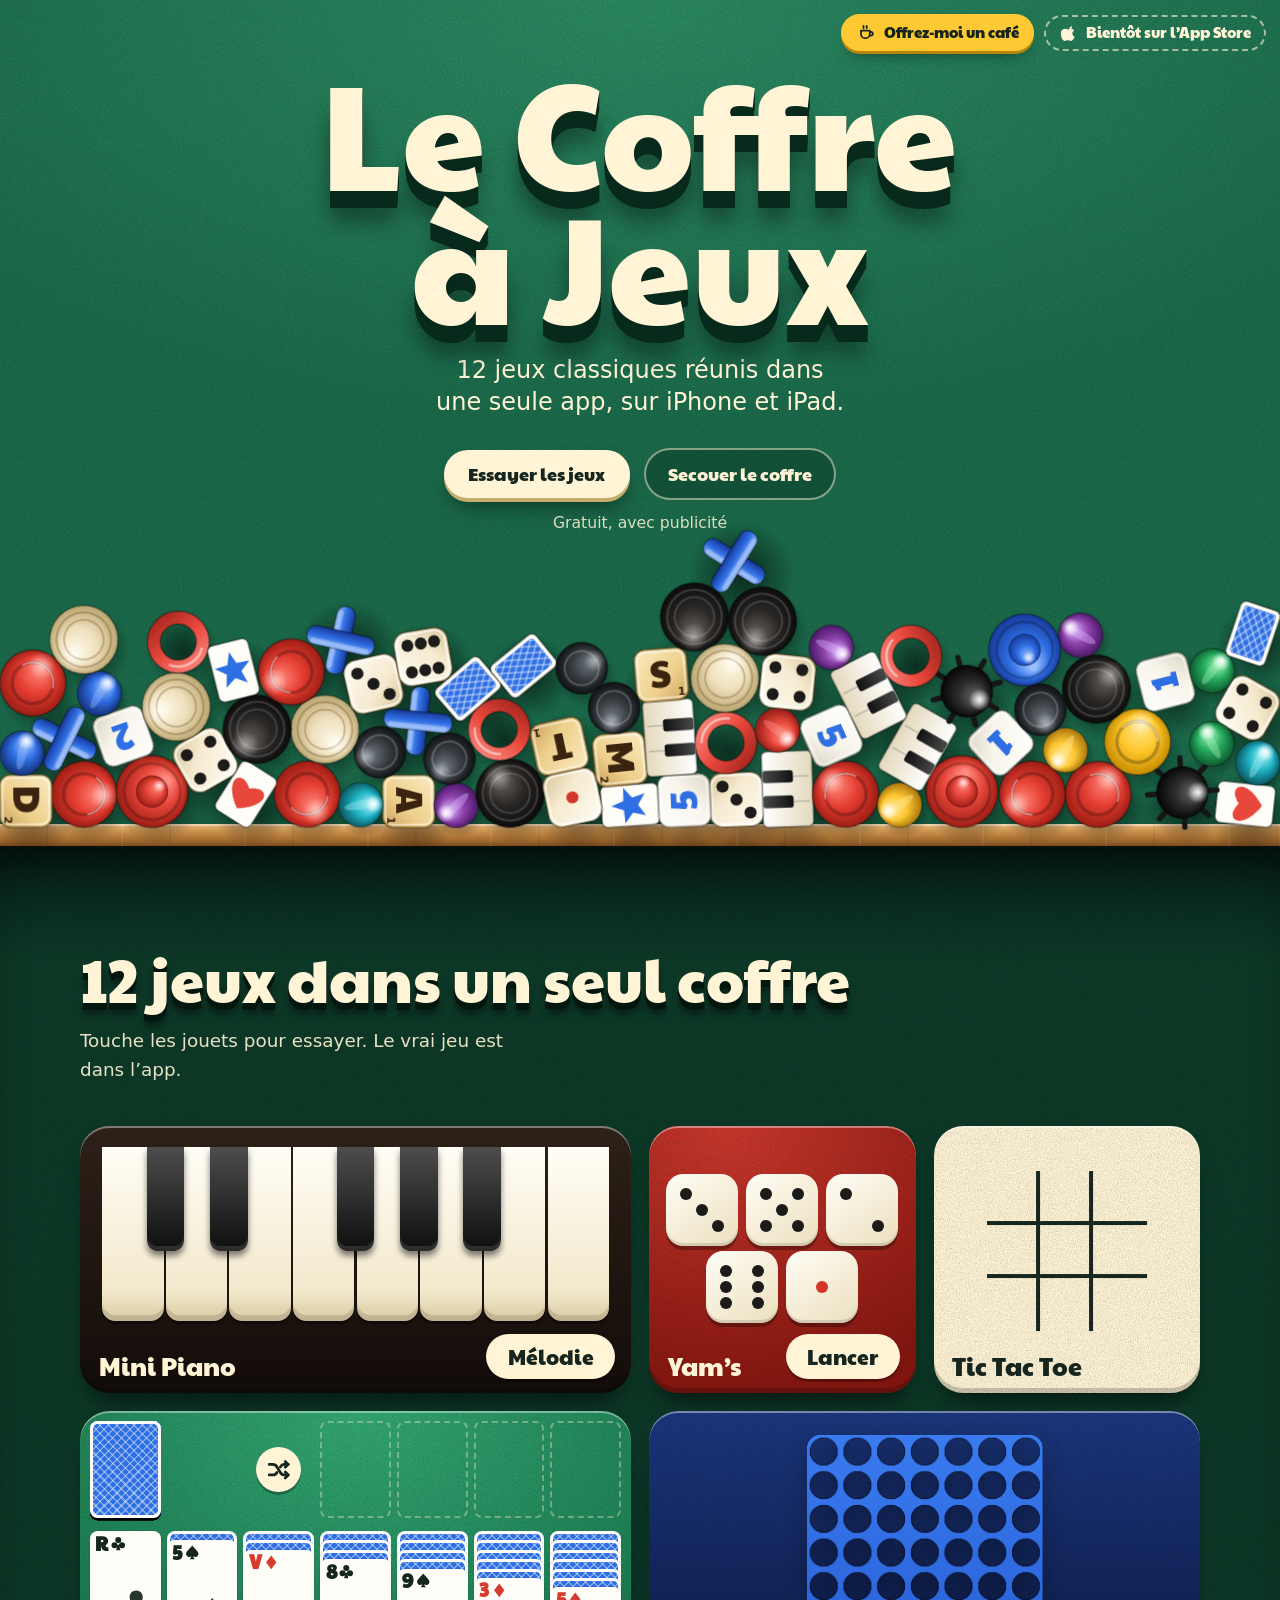
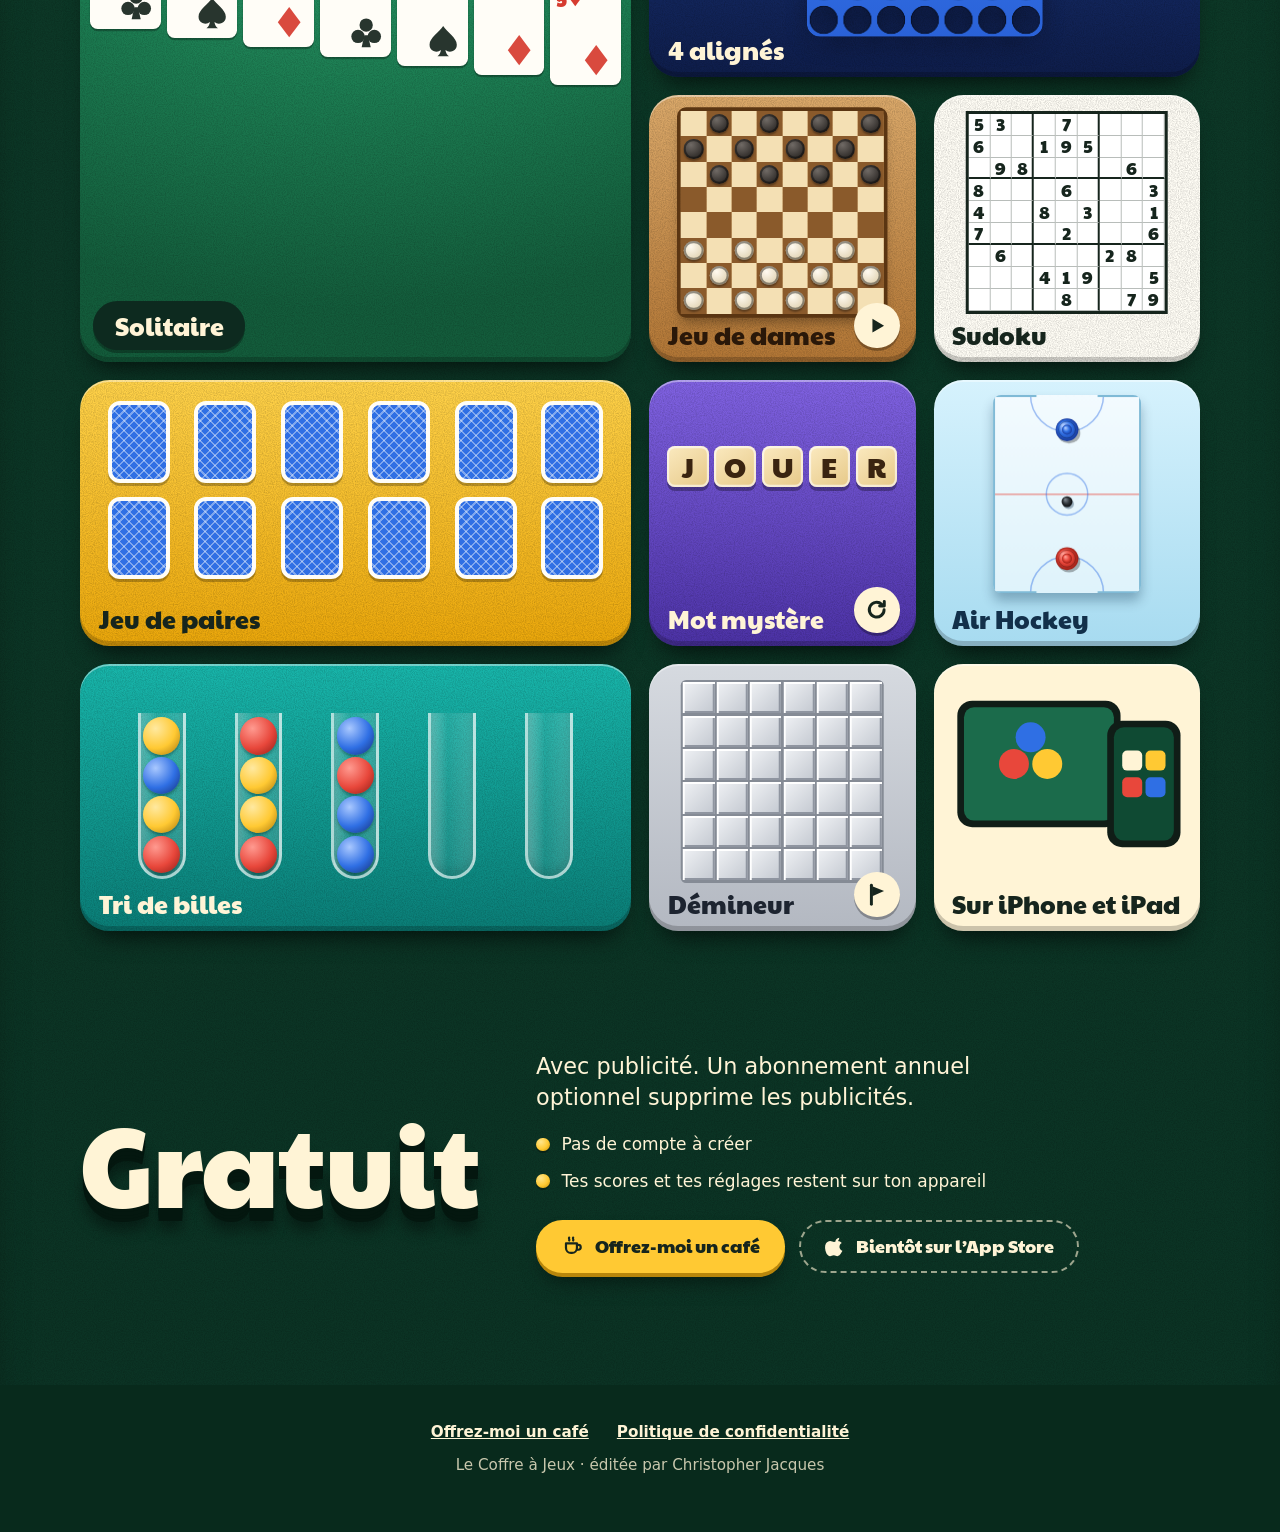
==== index.html @ a66dc5dc "Ajoute le solitaire (12e jeu) et corrige la bille levée du tri de billes Solitaire de cartes jouable" ====
<!DOCTYPE html>
<html lang="fr">
<head>
    <meta charset="utf-8">
    <meta name="viewport" content="width=device-width, initial-scale=1, viewport-fit=cover">
    <title>Le Coffre à Jeux</title>
    <meta name="description" content="Le Coffre à Jeux : 12 jeux classiques sur iPhone et iPad.">
    <meta name="theme-color" content="#1b6b4b">
    <meta property="og:type" content="website">
    <meta property="og:title" content="Le Coffre à Jeux">
    <meta property="og:description" content="12 jeux classiques réunis dans une seule app, sur iPhone et iPad.">
    <meta property="og:image" content="https://christopherjacquescj.github.io/og.jpg">
    <meta property="og:image:width" content="1200">
    <meta property="og:image:height" content="630">
    <meta name="twitter:card" content="summary_large_image">
    <link rel="icon" href="favicon.svg" type="image/svg+xml">
    <link rel="apple-touch-icon" href="apple-touch-icon.png">
    <link rel="preload" href="fonts/paytone-one-latin-400-normal.woff2" as="font" type="font/woff2" crossorigin>
    <link rel="stylesheet" href="style.css?v=5">
</head>
<body class="home">
    <header class="top">
        <a class="btn sm coffee" href="https://buymeacoffee.com/liquidweatherapp" target="_blank" rel="noopener" aria-label="Offrez-moi un café (Buy Me a Coffee, s’ouvre dans un nouvel onglet)"><svg viewBox="0 0 24 24" aria-hidden="true" focusable="false" fill="none" stroke="currentColor" stroke-width="2.2" stroke-linecap="round" stroke-linejoin="round"><path d="M5 9.5h11v4.5a5 5 0 0 1-5 5h-1a5 5 0 0 1-5-5V9.5z"/><path d="M16 11h1.4a2.4 2.4 0 0 1 0 4.8H16"/><path d="M8.2 3.6c-.9 1 .9 1.8 0 2.9M12.2 3.6c-.9 1 .9 1.8 0 2.9"/></svg><span class="long">Offrez-moi un café</span><span class="short" aria-hidden="true">Un café</span></a>
        <!-- À remplacer par <a class="btn sm store" href="LIEN APP STORE" target="_blank" rel="noopener">… Télécharger sur l’App Store</a> quand l’app sera publiée -->
        <span class="btn sm store soon"><svg viewBox="0 0 24 24" aria-hidden="true" focusable="false" fill="currentColor"><path d="M16.5 3c.1 1.2-.4 2.4-1.1 3.2-.8.9-1.9 1.5-3 1.4-.1-1.2.4-2.4 1.1-3.1.8-.9 2-1.4 3-1.5zM20 17.2c-.5 1.2-.8 1.7-1.5 2.7-1 1.4-2.3 3.1-4 3.1-1.5 0-1.9-1-3.9-1s-2.5 1-4 1c-1.7 0-2.9-1.6-3.9-3C.9 16.2.6 11.7 2.1 9.3 3.2 7.6 5 6.6 6.7 6.6c1.7 0 2.8 1 4.2 1 1.4 0 2.2-1 4.2-1 1.5 0 3.1.8 4.2 2.2-3.7 2-3.1 7.3.7 8.4z"/></svg><span class="long">Bientôt sur l’App Store</span><span class="short" aria-hidden="true">Bientôt</span></span>
    </header>
    <main>
        <section class="hero" aria-labelledby="titre">
            <div class="hero-copy">
                <h1 id="titre">Le Coffre<br>à Jeux</h1>
                <p class="lede">12 jeux classiques réunis dans une seule app, sur iPhone et iPad.</p>
                <p class="actions">
                    <a class="btn" href="#jeux">Essayer les jeux</a>
                    <button class="shake" type="button">Secouer le coffre</button>
                </p>
                <p class="tag">Gratuit, avec publicité</p>
            </div>
            <p class="hint" aria-hidden="true">Attrape les pièces !
                <svg viewBox="0 0 40 40" width="26" height="26" fill="none" stroke="currentColor" stroke-width="3.2" stroke-linecap="round" stroke-linejoin="round"><path d="M12 6c10 2 16 8 14 20"/><path d="M18 22l8 6 5-9"/></svg>
            </p>
            <canvas id="pile" aria-hidden="true"></canvas>
            <div class="plank" aria-hidden="true"></div>
        </section>

        <div class="inside">
            <section class="chest" id="jeux" aria-labelledby="t-jeux">
                <h2 id="t-jeux">12 jeux dans un seul coffre</h2>
                <p class="sub">Touche les jouets pour essayer. Le vrai jeu est dans l’app.</p>
                <div class="toys-wrap">
                    <div class="toys">
                        <article class="toy piano w2" aria-labelledby="n-piano"><h3 class="name" id="n-piano">Mini Piano</h3><div class="stage" data-toy="piano"></div></article>
                        <article class="toy yams" aria-labelledby="n-yams"><h3 class="name" id="n-yams">Yam’s</h3><div class="stage" data-toy="yams"></div></article>
                        <article class="toy ttt" aria-labelledby="n-ttt"><h3 class="name" id="n-ttt">Tic Tac Toe</h3><div class="stage" data-toy="ttt"></div></article>
                        <article class="toy sol" aria-labelledby="n-sol"><h3 class="name" id="n-sol">Solitaire</h3><div class="stage" data-toy="sol"></div></article>

                        <article class="toy c4 w2" aria-labelledby="n-c4"><h3 class="name" id="n-c4">4 alignés</h3><div class="stage" data-toy="c4"></div></article>
                        <article class="toy dames" aria-labelledby="n-dames"><h3 class="name" id="n-dames">Jeu de dames</h3><div class="stage" data-toy="dames"></div></article>
                        <article class="toy sudoku" aria-labelledby="n-sudoku"><h3 class="name" id="n-sudoku">Sudoku</h3><div class="stage" data-toy="sudoku"></div></article>

                        <article class="toy paires w2" aria-labelledby="n-paires"><h3 class="name" id="n-paires">Jeu de paires</h3><div class="stage" data-toy="paires"></div></article>
                        <article class="toy mot" aria-labelledby="n-mot"><h3 class="name" id="n-mot">Mot mystère</h3><div class="stage" data-toy="mot"></div></article>
                        <article class="toy hockey" aria-labelledby="n-hockey"><h3 class="name" id="n-hockey">Air Hockey</h3><div class="stage" data-toy="hockey"></div></article>

                        <article class="toy billes w2" aria-labelledby="n-billes"><h3 class="name" id="n-billes">Tri de billes</h3><div class="stage" data-toy="billes"></div></article>
                        <article class="toy mines" aria-labelledby="n-mines"><h3 class="name" id="n-mines">Démineur</h3><div class="stage" data-toy="mines"></div></article>
                        <article class="toy get" aria-labelledby="n-get">
                            <div class="stage">
                                <svg viewBox="0 0 160 120" role="img" aria-label="Un iPhone et un iPad">
                                    <rect x="14" y="22" width="98" height="76" rx="9" fill="#101d17"/>
                                    <rect x="18" y="26" width="90" height="68" rx="6" fill="#1b6b4b"/>
                                    <circle cx="48" cy="60" r="9" fill="#e8473b"/><circle cx="68" cy="60" r="9" fill="#ffc933"/><circle cx="58" cy="44" r="9" fill="#2f6fe4"/>
                                    <rect x="104" y="34" width="44" height="76" rx="9" fill="#101d17"/>
                                    <rect x="108" y="38" width="36" height="68" rx="6" fill="#0f4a33"/>
                                    <rect x="113" y="52" width="12" height="12" rx="3" fill="#fff4d6"/><rect x="127" y="52" width="12" height="12" rx="3" fill="#ffc933"/>
                                    <rect x="113" y="68" width="12" height="12" rx="3" fill="#e8473b"/><rect x="127" y="68" width="12" height="12" rx="3" fill="#2f6fe4"/>
                                </svg>
                            </div>
                            <h3 class="name" id="n-get">Sur iPhone et iPad</h3>
                        </article>
                    </div>
                </div>
            </section>

            <section class="free" aria-labelledby="t-free">
                <h2 id="t-free">Gratuit</h2>
                <div class="free-text">
                    <p>Avec publicité. Un abonnement annuel optionnel supprime les publicités.</p>
                    <ul class="facts">
                        <li>Pas de compte à créer</li>
                        <li>Tes scores et tes réglages restent sur ton appareil</li>
                    </ul>
                    <div class="cta">
                        <a class="btn coffee" href="https://buymeacoffee.com/liquidweatherapp" target="_blank" rel="noopener" aria-label="Offrez-moi un café (Buy Me a Coffee, s’ouvre dans un nouvel onglet)"><svg viewBox="0 0 24 24" aria-hidden="true" focusable="false" fill="none" stroke="currentColor" stroke-width="2.2" stroke-linecap="round" stroke-linejoin="round"><path d="M5 9.5h11v4.5a5 5 0 0 1-5 5h-1a5 5 0 0 1-5-5V9.5z"/><path d="M16 11h1.4a2.4 2.4 0 0 1 0 4.8H16"/><path d="M8.2 3.6c-.9 1 .9 1.8 0 2.9M12.2 3.6c-.9 1 .9 1.8 0 2.9"/></svg>Offrez-moi un café</a>
                        <!-- À remplacer par <a class="btn store" href="LIEN APP STORE" target="_blank" rel="noopener">Télécharger sur l’App Store</a> quand l’app sera publiée -->
                        <span class="btn store soon"><svg viewBox="0 0 24 24" aria-hidden="true" focusable="false" fill="currentColor"><path d="M16.5 3c.1 1.2-.4 2.4-1.1 3.2-.8.9-1.9 1.5-3 1.4-.1-1.2.4-2.4 1.1-3.1.8-.9 2-1.4 3-1.5zM20 17.2c-.5 1.2-.8 1.7-1.5 2.7-1 1.4-2.3 3.1-4 3.1-1.5 0-1.9-1-3.9-1s-2.5 1-4 1c-1.7 0-2.9-1.6-3.9-3C.9 16.2.6 11.7 2.1 9.3 3.2 7.6 5 6.6 6.7 6.6c1.7 0 2.8 1 4.2 1 1.4 0 2.2-1 4.2-1 1.5 0 3.1.8 4.2 2.2-3.7 2-3.1 7.3.7 8.4z"/></svg>Bientôt sur l’App Store</span>
                    </div>
                </div>
            </section>
        </div>
    </main>

    <footer class="foot">
        <p class="links">
            <a href="https://buymeacoffee.com/liquidweatherapp" target="_blank" rel="noopener">Offrez-moi un café</a>
            <a href="confidentialite.html">Politique de confidentialité</a>
        </p>
        <p>Le Coffre à Jeux · éditée par Christopher Jacques</p>
    </footer>

    <p id="live" class="sr" aria-live="polite"></p>
    <script src="vendor/matter.min.js" defer></script>
    <script src="js/scene.js?v=1" defer></script>
    <script src="js/toys.js?v=2" defer></script>
</body>
</html>
---- style.css ----
/* Le Coffre à Jeux — un tapis de jeu, des pièces, des jouets.
   La police et les scripts sont hébergés ici : aucune requête vers un site tiers. */

@font-face {
    font-family: "Paytone One";
    src: url(fonts/paytone-one-latin-400-normal.woff2) format("woff2");
    font-weight: 400; font-style: normal; font-display: swap;
}
@property --cell { syntax: "<length>"; inherits: true; initial-value: 160px; }

:root {
    color-scheme: light dark;
    --felt: #1b6b4b; --felt-hi: #2b8a62; --felt-deep: #0d3a28; --felt-edge: #082a1c;
    --paper: #fff4d6; --ink: #16251d;
    --red: #e8473b; --yellow: #ffc933; --blue: #2f6fe4;
    --display: "Paytone One", "Arial Rounded MT Bold", "Trebuchet MS", system-ui, sans-serif;
    --text: system-ui, -apple-system, "Segoe UI", Roboto, "Helvetica Neue", Arial, sans-serif;
    --grain: url("data:image/svg+xml,%3Csvg xmlns='http://www.w3.org/2000/svg' width='220' height='220'%3E%3Cfilter id='n'%3E%3CfeTurbulence type='fractalNoise' baseFrequency='.9' numOctaves='3' seed='4'/%3E%3CfeColorMatrix values='0 0 0 0 0 0 0 0 0 0 0 0 0 0 0 0 0 0 .3 -.1'/%3E%3C/filter%3E%3Crect width='220' height='220' filter='url(%23n)'/%3E%3C/svg%3E");
}
* { box-sizing: border-box; }
html { background: var(--felt-edge); -webkit-text-size-adjust: 100%; scroll-behavior: smooth; }
body {
    margin: 0; font: 400 1.0625rem/1.55 var(--text); color: var(--paper);
    background: var(--grain), radial-gradient(90% 560px at 50% 0, var(--felt-hi), transparent 75%), var(--felt);
}
a { color: inherit; }
img, svg, canvas { display: block; max-width: 100%; }
button { font: inherit; color: inherit; }
.sr { position: absolute; width: 1px; height: 1px; overflow: hidden; clip: rect(0 0 0 0); white-space: nowrap; }
:focus-visible { outline: 3px solid var(--yellow); outline-offset: 3px; border-radius: 8px; }
.toy :focus-visible { outline: 3px solid var(--blue); outline-offset: 2px; box-shadow: 0 0 0 2px #fff; border-radius: 6px; z-index: 4; }

/* ---------- barre du haut : café et App Store, en haut à droite ---------- */
.top {
    position: absolute; z-index: 6; top: 0; left: 0; right: 0;
    display: flex; justify-content: flex-end; align-items: center; gap: 10px;
    padding: max(14px, env(safe-area-inset-top)) max(14px, env(safe-area-inset-right)) 0 14px; pointer-events: none;
}
.top > * { pointer-events: auto; }
.btn.sm { --py: .62em; --px: 1.05em; font-size: .92rem; white-space: nowrap; }
.btn.sm.coffee { box-shadow: 0 3px 0 #b8860b, 0 10px 16px -8px rgba(0, 0, 0, .5); }
.btn.sm.coffee:hover { box-shadow: 0 5px 0 #b8860b, 0 14px 20px -8px rgba(0, 0, 0, .5); }
.btn.sm.coffee:active { box-shadow: 0 1px 0 #b8860b, 0 5px 10px -6px rgba(0, 0, 0, .5); }
.top .short { display: none; }
@media (max-width: 640px) { .top .coffee .long { position: absolute; width: 1px; height: 1px; overflow: hidden; clip: rect(0 0 0 0); white-space: nowrap; } .top .coffee .short { display: inline; } }
@media (max-width: 440px) { .top .store .long { position: absolute; width: 1px; height: 1px; overflow: hidden; clip: rect(0 0 0 0); white-space: nowrap; } .top .store .short { display: inline; } }

/* ---------- le haut : le tapis et les pièces ---------- */
.hero {
    position: relative; isolation: isolate; overflow: hidden;
    min-height: min(94svh, 860px);
    display: flex; flex-direction: column; align-items: center;
    padding: clamp(56px, 7vh, 72px) 20px clamp(170px, 26vh, 300px);
    -webkit-user-select: none; user-select: none; -webkit-touch-callout: none;
}
.hero-copy { position: relative; z-index: 2; text-align: center; max-width: 980px; }
.hero h1 {
    margin: 0; font: 400 clamp(3.4rem, min(15.5vw, 16.5vh), 9.4rem)/.9 var(--display); letter-spacing: .005em; color: var(--paper);
    text-shadow:
        0 .014em 0 var(--felt-edge), 0 .028em 0 var(--felt-edge), 0 .042em 0 var(--felt-edge), 0 .056em 0 var(--felt-edge),
        0 .07em 0 var(--felt-edge), 0 .084em 0 var(--felt-edge), 0 .098em 0 var(--felt-edge), 0 .112em 0 var(--felt-edge),
        0 .2em .14em rgba(0, 0, 0, .4);
    animation: land .9s cubic-bezier(.2, .9, .3, 1.15) .1s both;
}
@keyframes land { from { opacity: 0; transform: translateY(-.14em) scale(.97); } to { opacity: 1; transform: none; } }
.lede { margin: clamp(16px, 2.6vh, 26px) auto 0; max-width: 34ch; font-size: clamp(1.15rem, 2.6vw, 1.5rem); line-height: 1.35; text-wrap: balance; }
.actions { display: flex; flex-wrap: wrap; gap: 12px 14px; justify-content: center; align-items: center; margin: clamp(20px, 3.4vh, 30px) 0 0; }
.btn {
    display: inline-block; padding: var(--py, .78em) var(--px, 1.35em); border-radius: 999px; text-decoration: none;
    background: var(--paper); color: var(--ink); font: 400 1.15rem/1 var(--display);
    box-shadow: 0 4px 0 #c4ae6f, 0 14px 22px -8px rgba(0, 0, 0, .55);
    transition: transform .15s ease, box-shadow .15s ease;
}
.btn:hover { transform: translateY(-2px); box-shadow: 0 6px 0 #c4ae6f, 0 18px 26px -8px rgba(0, 0, 0, .55); }
.btn:active { transform: translateY(3px); box-shadow: 0 1px 0 #c4ae6f, 0 6px 12px -6px rgba(0, 0, 0, .55); }
.tag { margin: 14px 0 0; font-size: .98rem; line-height: 1.2; opacity: .85; }

#pile { position: absolute; inset: 0; width: 100%; height: 100%; z-index: 3; pointer-events: none; }
.hero.is-dragging { cursor: grabbing; }
.hint {
    position: absolute; left: 0; right: 0; bottom: calc(22px + var(--pile, 170px) + 12px); z-index: 2; margin: 0;
    display: flex; align-items: center; justify-content: center; gap: .4em;
    font: 400 clamp(1rem, 2.4vw, 1.3rem)/1 var(--display); color: rgba(255, 244, 214, .9);
    opacity: 0; transition: opacity .5s ease, bottom .4s ease; pointer-events: none;
}
.hint svg { flex: none; transform: rotate(8deg); }
.hint.is-on { opacity: 1; animation: nudge 2.2s ease-in-out infinite; }
.hint.is-gone { opacity: 0 !important; animation: none; }
.hero.no-hint-room .hint { display: none; }
@keyframes nudge { 50% { transform: translateY(-5px); } }
.shake {
    cursor: pointer; padding: .78em 1.2em; border-radius: 999px; border: 2px solid rgba(255, 244, 214, .5);
    background: rgba(8, 42, 28, .35); font: 400 1.15rem/1 var(--display); color: var(--paper);
    transition: transform .15s ease, background .15s ease, border-color .15s ease;
}
.shake:hover { background: rgba(8, 42, 28, .7); border-color: var(--paper); transform: rotate(-2deg); }
.shake:active { transform: translateY(2px); }
.plank {
    position: absolute; left: 0; right: 0; bottom: 0; height: 22px; z-index: 1;
    background:
        repeating-linear-gradient(90deg, transparent 0 46px, rgba(0, 0, 0, .06) 46px 48px, transparent 48px 121px, rgba(255, 255, 255, .07) 121px 123px),
        linear-gradient(#e8bb7c 0, #cd9450 32%, #a46c2e 72%, #7b4b20 100%);
    box-shadow: inset 0 2px 0 rgba(255, 255, 255, .4), 0 -18px 30px rgba(0, 0, 0, .22);
}

/* ---------- l'intérieur du coffre ---------- */
.inside {
    position: relative; z-index: 0;
    background: var(--grain), linear-gradient(#06231a 0, var(--felt-deep) 120px, #0b3324 100%);
    box-shadow: inset 0 40px 50px -28px rgba(0, 0, 0, .75);
    padding: clamp(48px, 8vw, 104px) 20px clamp(56px, 9vw, 112px);
}
.chest { max-width: 1120px; margin: 0 auto; }
.chest h2, .free h2 {
    margin: 0; font: 400 clamp(2.1rem, 6vw, 3.8rem)/1 var(--display); color: var(--paper); text-wrap: balance;
    text-shadow: 0 .03em 0 #04170f, 0 .06em 0 #04170f, 0 .09em 0 #04170f, 0 .12em 0 #04170f, 0 .2em .12em rgba(0, 0, 0, .4);
}
.sub { margin: 18px 0 clamp(26px, 4vw, 42px); max-width: 38ch; font-size: 1.15rem; opacity: .9; }

.toys-wrap { container-type: inline-size; }
.toys {
    --gap: 14px; --cell: calc((100cqw - var(--gap)) / 2);
    display: grid; gap: var(--gap); grid-template-columns: repeat(2, minmax(0, 1fr)); grid-auto-rows: var(--cell);
}
@media (min-width: 760px) {
    .toys { --gap: 18px; --cell: calc((100cqw - 3 * var(--gap)) / 4); grid-template-columns: repeat(4, minmax(0, 1fr)); }
}
.toy {
    --bg: #fff4d6; --on: #16251d;
    position: relative; isolation: isolate; overflow: hidden; border-radius: calc(var(--cell) * .11); background: var(--bg); color: var(--on);
    box-shadow: inset 0 2px 0 rgba(255, 255, 255, .4), inset 0 -5px 0 rgba(0, 0, 0, .2), 0 16px 24px -12px rgba(0, 0, 0, .7);
}
.toy.w2 { grid-column: span 2; }
.toy .stage { position: absolute; inset: 0; }
.toy .name {
    position: absolute; left: calc(var(--cell) * .07); bottom: calc(var(--cell) * .055); z-index: 3; margin: 0; pointer-events: none;
    font: 400 calc(var(--cell) * .095)/1 var(--display); color: var(--on);
}
.toy .stage:empty::after { content: ""; position: absolute; inset: 0; background: var(--grain); opacity: .5; }

/* ---------- jouets : éléments communs ---------- */
.toy { --u: var(--cell); }
.toy button { -webkit-tap-highlight-color: transparent; }
.chip {
    position: absolute; z-index: 4; left: calc(var(--u) * .05); bottom: calc(var(--u) * .045); margin: 0; pointer-events: none;
    padding: .42em .85em; border-radius: 999px; background: #0d2a1f; color: #fff4d6; box-shadow: 0 3px 0 rgba(0, 0, 0, .3);
    font: 400 calc(var(--u) * .085)/1 var(--display); opacity: 0; transform: translateY(6px); transition: opacity .25s ease, transform .25s ease;
}
.chip.on { opacity: 1; transform: none; }
.toy.say .name { opacity: 0; }
.mini {
    position: absolute; z-index: 4; right: calc(var(--u) * .06); bottom: calc(var(--u) * .05); cursor: pointer; border: 0;
    padding: .55em 1em; border-radius: 999px; background: var(--paper); color: var(--ink);
    font: 400 calc(var(--u) * .08)/1 var(--display); box-shadow: 0 3px 0 rgba(0, 0, 0, .28);
}
.mini:active { transform: translateY(2px); box-shadow: 0 1px 0 rgba(0, 0, 0, .28); }
.mini.ic { width: calc(var(--u) * .17); height: calc(var(--u) * .17); padding: 0; display: grid; place-items: center; border-radius: 50%; }
.mini.ic svg { width: 56%; height: 56%; }
@keyframes draw { to { stroke-dashoffset: 0; } }

/* ---------- Mini Piano ---------- */
.toy.piano { --bg: #1b1410; --on: #fff4d6; background: linear-gradient(#2d2118, #120c09); }
.piano .keys { position: absolute; left: 4%; right: 4%; top: 8%; bottom: 27%; display: flex; gap: calc(var(--u) * .008); touch-action: pan-y; }
.piano .k { border: 0; padding: 0; cursor: pointer; }
.piano .k.w {
    flex: 1; border-radius: 0 0 calc(var(--u) * .05) calc(var(--u) * .05);
    background: linear-gradient(#fffdf5 0, #f3e9cd 82%, #d8caa2 100%);
    box-shadow: inset 0 -6px 0 rgba(0, 0, 0, .12), 0 3px 0 rgba(0, 0, 0, .4); transition: transform .06s, filter .06s;
}
.piano .k.w.on { transform: translateY(calc(var(--u) * .012)); filter: brightness(.88); box-shadow: inset 0 -2px 0 rgba(0, 0, 0, .2); }
.piano .k.b {
    position: absolute; top: 0; z-index: 2; height: 60%; width: 7.4%; left: calc(var(--x) * 12.5% - 3.7%);
    border-radius: 0 0 calc(var(--u) * .04) calc(var(--u) * .04); background: linear-gradient(#4d4d4d, #0e0e0e);
    box-shadow: inset 0 -5px 0 rgba(255, 255, 255, .12), 0 5px 6px rgba(0, 0, 0, .5); transition: transform .06s, filter .06s;
}
.piano .k.b.on { transform: scaleY(.97); transform-origin: top; filter: brightness(1.7); }

/* ---------- Yam's ---------- */
.toy.yams { --bg: #a8231b; --on: #fff4d6; background: var(--grain), radial-gradient(120% 100% at 30% 0, #cb382d, #85160f); }
.yams .tray { position: absolute; left: 0; right: 0; top: 17%; bottom: 25%; display: grid; grid-template-columns: repeat(6, 1fr); grid-template-rows: 1fr 1fr; place-items: center; padding: 0 5%; }
.yams .die:nth-child(1) { grid-column: 1 / 3; grid-row: 1; }
.yams .die:nth-child(2) { grid-column: 3 / 5; grid-row: 1; }
.yams .die:nth-child(3) { grid-column: 5 / 7; grid-row: 1; }
.yams .die:nth-child(4) { grid-column: 2 / 4; grid-row: 2; }
.yams .die:nth-child(5) { grid-column: 4 / 6; grid-row: 2; }
.die {
    width: calc(var(--u) * .27); aspect-ratio: 1; border: 0; cursor: pointer; border-radius: 24%; padding: 15%;
    display: grid; grid-template: repeat(3, 1fr) / repeat(3, 1fr);
    background: linear-gradient(145deg, #fffdf5, #ebdfbd); box-shadow: inset 0 -3px 0 rgba(0, 0, 0, .12), 0 4px 0 rgba(0, 0, 0, .3);
    transition: transform .18s ease, box-shadow .18s ease;
}
.die i { width: 74%; height: 74%; place-self: center; border-radius: 50%; background: #1c1b1a; opacity: 0; }
.die[data-v="1"] i:nth-child(5) { opacity: 1; background: #d3362b; }
.die[data-v="2"] i:nth-child(1), .die[data-v="2"] i:nth-child(9),
.die[data-v="3"] i:nth-child(1), .die[data-v="3"] i:nth-child(5), .die[data-v="3"] i:nth-child(9),
.die[data-v="4"] i:nth-child(1), .die[data-v="4"] i:nth-child(3), .die[data-v="4"] i:nth-child(7), .die[data-v="4"] i:nth-child(9),
.die[data-v="5"] i:nth-child(1), .die[data-v="5"] i:nth-child(3), .die[data-v="5"] i:nth-child(5), .die[data-v="5"] i:nth-child(7), .die[data-v="5"] i:nth-child(9),
.die[data-v="6"] i:nth-child(1), .die[data-v="6"] i:nth-child(3), .die[data-v="6"] i:nth-child(4), .die[data-v="6"] i:nth-child(6), .die[data-v="6"] i:nth-child(7), .die[data-v="6"] i:nth-child(9) { opacity: 1; }
.die.hold { transform: translateY(-7%); box-shadow: inset 0 0 0 3px var(--yellow), 0 9px 0 rgba(0, 0, 0, .3); }
.die.rolling { animation: tumble .64s cubic-bezier(.3, .7, .4, 1); }
@keyframes tumble {
    0% { transform: translateY(0) rotate(0); } 30% { transform: translateY(-42%) rotate(210deg); }
    70% { transform: translateY(0) rotate(430deg); } 85% { transform: translateY(-9%) rotate(520deg); } 100% { transform: translateY(0) rotate(540deg); }
}

/* ---------- Tic Tac Toe ---------- */
.toy.ttt { --bg: #fff4d6; --on: #16251d; background: var(--grain), #fff4d6; }
.ttt .board { position: absolute; left: 50%; top: 47%; width: 60%; aspect-ratio: 1; transform: translate(-50%, -50%); display: grid; grid-template: repeat(3, 1fr) / repeat(3, 1fr); }
.ttt .c { position: relative; border: 0; background: none; padding: 8%; cursor: pointer; color: transparent; }
.ttt .c:nth-child(3n+1), .ttt .c:nth-child(3n+2) { border-right: calc(var(--u) * .018) solid #16251d; border-radius: 0; }
.ttt .c:nth-child(-n+6) { border-bottom: calc(var(--u) * .018) solid #16251d; }
.ttt .c:hover:not(.x):not(.o):not([aria-disabled="true"]) { background: rgba(47, 111, 228, .1); }
.ttt .c svg { width: 100%; height: 100%; overflow: visible; }
.ttt .c path, .ttt .c circle { stroke-dasharray: 1; stroke-dashoffset: 1; animation: draw .28s ease-out forwards; }
.ttt .c.win svg { animation: pop .5s ease; }
@keyframes pop { 40% { transform: scale(1.25); } }

/* ---------- 4 alignés ---------- */
.toy.c4 { --bg: #12265c; --on: #fff4d6; background: var(--grain), linear-gradient(#1b377f, #0e1d4a); }
.c4 .board { position: absolute; left: 50%; top: 47%; height: 76%; aspect-ratio: 7 / 6; transform: translate(-50%, -50%); filter: drop-shadow(0 8px 10px rgba(0, 0, 0, .45)); }
.c4 .discs { position: absolute; inset: 0; z-index: 1; }
.c4 .front {
    position: absolute; inset: 0; z-index: 2; pointer-events: none; border-radius: calc(var(--u) * .05);
    background: linear-gradient(#3a7bf0, #2a62d8);
    -webkit-mask: radial-gradient(circle at 50% 50%, transparent 0 58%, #000 60%) 0 0 / calc(100% / 7) calc(100% / 6);
    mask: radial-gradient(circle at 50% 50%, transparent 0 58%, #000 60%) 0 0 / calc(100% / 7) calc(100% / 6);
}
.c4 .rings {
    position: absolute; inset: 0; z-index: 2; pointer-events: none;
    background: radial-gradient(circle at 50% 50%, transparent 0 53%, rgba(0, 0, 0, .34) 57%, transparent 61%) 0 0 / calc(100% / 7) calc(100% / 6);
}
.c4 .cols { position: absolute; inset: 0; z-index: 3; display: grid; grid-template-columns: repeat(7, 1fr); }
.c4 .col { border: 0; background: none; cursor: pointer; border-radius: calc(var(--u) * .03); }
.c4 .col:hover:not([aria-disabled="true"]) { background: rgba(255, 255, 255, .13); }
.c4 .disc { position: absolute; width: calc(100% / 7); height: calc(100% / 6); animation: drop .62s both; }
.c4 .disc::after {
    content: ""; display: block; width: 84%; height: 84%; margin: 8%; border-radius: 50%;
    background: radial-gradient(circle at 36% 32%, var(--hi), var(--lo) 78%); box-shadow: inset 0 0 0 calc(var(--u) * .012) rgba(0, 0, 0, .18);
}
.c4 .disc.p1 { --hi: #ff8a7d; --lo: #d6382c; }
.c4 .disc.p2 { --hi: #ffe58a; --lo: #f0b400; }
.c4 .disc.win::after { animation: glow .6s ease-in-out 3; }
@keyframes glow { 50% { filter: brightness(1.5); transform: scale(1.1); } }
@keyframes drop {
    0% { transform: translateY(calc(var(--r) * -100% - 100%)); animation-timing-function: cubic-bezier(.5, 0, 1, .6); }
    62% { transform: translateY(0); animation-timing-function: ease-out; }
    76% { transform: translateY(-8%); animation-timing-function: ease-in; }
    88% { transform: translateY(0); animation-timing-function: ease-out; }
    94% { transform: translateY(-2%); animation-timing-function: ease-in; }
    100% { transform: translateY(0); }
}

/* ---------- Solitaire ---------- */
.toy.sol { grid-column: span 2; grid-row: span 2; --bg: #1c7d52; --on: #fff4d6; background: var(--grain), radial-gradient(120% 90% at 50% 0%, #34a874 0%, #1c7d52 55%, #135c3b 100%); }
.sol .stage { container-type: inline-size; }
.sol .chip { z-index: 300; }
.sol .name { padding: .45em .85em; border-radius: 999px; background: #0d2a1f; color: #fff4d6; left: calc(var(--cell) * .05); bottom: calc(var(--cell) * .045); box-shadow: 0 3px 0 rgba(0, 0, 0, .3); }
.sol .slot { position: absolute; box-sizing: border-box; width: 12.83cqw; height: 17.7cqw; border-radius: 1.4cqw; border: .45cqw dashed rgba(255, 244, 214, .35); pointer-events: none; }
.sol .cd, .sol .stockbtn { position: absolute; margin: 0; padding: 0; border: 0; width: 12.83cqw; height: 17.7cqw; border-radius: 1.4cqw; cursor: pointer; touch-action: manipulation; }
.sol .cd { transition: left .26s cubic-bezier(.3, .7, .3, 1), top .26s cubic-bezier(.3, .7, .3, 1); }
.sol .still .cd { transition: none; }
.sol .cd.up { background: #fffdf7; color: #16251d; box-shadow: 0 .4cqw 0 rgba(0, 0, 0, .28), 0 0 0 .2cqw rgba(0, 0, 0, .08); }
.sol .cd.up.red { color: #d63b2f; }
.sol .cd.up[aria-disabled="true"] { cursor: default; }
.sol .cd.dn {
    cursor: default; box-shadow: inset 0 0 0 .55cqw #fffdf7, 0 .4cqw 0 rgba(0, 0, 0, .28);
    background: repeating-linear-gradient(45deg, rgba(255, 255, 255, .38) 0 1.5px, transparent 1.5px 6px), repeating-linear-gradient(-45deg, rgba(255, 255, 255, .38) 0 1.5px, transparent 1.5px 6px), #2f6fe4;
}
.sol .cd.dn .ix, .sol .cd.dn .pip { display: none; }
.sol .ix { position: absolute; left: 1cqw; top: .45cqw; display: flex; align-items: center; gap: .25cqw; font: 400 3.5cqw/1 var(--display); pointer-events: none; }
.sol .ix svg { width: 3cqw; height: 3cqw; fill: currentColor; }
.sol .pip { position: absolute; right: 1.2cqw; bottom: 1.2cqw; width: 6.6cqw; height: 6.6cqw; fill: currentColor; opacity: .92; pointer-events: none; }
.sol .stockbtn { z-index: 90; background: transparent; display: grid; place-items: center; color: rgba(255, 244, 214, .75); }
.sol .stockbtn svg { display: none; width: 45%; height: 45%; }
.sol .stockbtn.empty svg { display: block; }
.sol .mini.ic { right: auto; bottom: auto; z-index: 5; left: calc(var(--x) * 1cqw + (12.83cqw - var(--u) * .17) / 2); top: calc(1.8cqw + (17.7cqw - var(--u) * .17) / 2); }
.sol .cd:focus-visible, .sol .stockbtn:focus-visible { z-index: 150 !important; outline-width: .7cqw; outline-offset: .35cqw; border-radius: 1.4cqw; }

/* ---------- Jeu de paires ---------- */
.toy.paires { --bg: #f2b91b; --on: #16251d; background: var(--grain), linear-gradient(#ffd24a, #eba70a); }
.paires .deck { position: absolute; left: 4%; right: 4%; top: 8%; bottom: 25%; display: grid; grid-template-columns: repeat(6, 1fr); grid-template-rows: 1fr 1fr; gap: calc(var(--u) * .05); place-items: center; }
.paires .card { height: 100%; aspect-ratio: 3 / 4; max-width: 100%; border: 0; padding: 0; background: none; perspective: 700px; cursor: pointer; }
.paires .in { position: relative; display: block; width: 100%; height: 100%; transform-style: preserve-3d; transition: transform .45s cubic-bezier(.3, .7, .3, 1); }
.paires .card.up .in, .paires .card.ok .in { transform: rotateY(180deg); }
.paires .b, .paires .f { position: absolute; inset: 0; border-radius: calc(var(--u) * .045); backface-visibility: hidden; -webkit-backface-visibility: hidden; box-shadow: 0 3px 0 rgba(0, 0, 0, .25); }
.paires .b {
    border: calc(var(--u) * .018) solid #fffdf7;
    background: repeating-linear-gradient(45deg, rgba(255, 255, 255, .38) 0 1.5px, transparent 1.5px 7px), repeating-linear-gradient(-45deg, rgba(255, 255, 255, .38) 0 1.5px, transparent 1.5px 7px), #2f6fe4;
}
.paires .f { background: #fffdf7; transform: rotateY(180deg); display: grid; place-items: center; }
.paires .f svg { width: 62%; height: 62%; }
.paires .card.ok .f { box-shadow: inset 0 0 0 calc(var(--u) * .02) #27ae60, 0 3px 0 rgba(0, 0, 0, .25); }

/* ---------- Jeu de dames ---------- */
.toy.dames { --bg: #c58f4f; --on: #2a1809; background: var(--grain), linear-gradient(#dba96a, #b27635); }
.dames .board, .mines .board, .sudoku .grid { position: absolute; left: 50%; top: 6%; width: 76%; aspect-ratio: 1; transform: translateX(-50%); }
.dames .board {
    display: grid; grid-template: repeat(8, 1fr) / repeat(8, 1fr); border-radius: calc(var(--u) * .02);
    box-shadow: 0 0 0 calc(var(--u) * .014) #5a3512, 0 8px 12px rgba(0, 0, 0, .35);
}
.dames .sq { background: #f4e0b4; } .dames .sq.d { background: #8a5a2b; }
.dames .pcs { position: absolute; inset: 0; }
.dames .pc { position: absolute; width: 12.5%; height: 12.5%; transition: left .55s ease, top .55s ease, opacity .35s ease, transform .35s ease; }
.dames .pc::after {
    content: ""; display: block; width: 76%; height: 76%; margin: 12%; border-radius: 50%;
    background: radial-gradient(circle at 36% 30%, var(--hi), var(--lo)); box-shadow: inset 0 0 0 calc(var(--u) * .008) rgba(0, 0, 0, .4), 0 2px 2px rgba(0, 0, 0, .35);
}
.dames .pc.p1 { --hi: #fffaf0; --lo: #d6c59d; } .dames .pc.p2 { --hi: #706a65; --lo: #151210; }
.dames .pc.out { opacity: 0; transform: scale(.4); }

/* ---------- Sudoku ---------- */
.toy.sudoku { --bg: #fffdf5; --on: #16251d; background: var(--grain), #fffdf5; }
.sudoku .grid { display: grid; grid-template: repeat(9, 1fr) / repeat(9, 1fr); background: #fff; border: calc(var(--u) * .014) solid #16251d; }
.sudoku .n {
    display: grid; place-items: center; border: 0; padding: 0; cursor: default; background: none; color: #16251d;
    font: 400 calc(var(--u) * .068)/1 var(--display); border-right: 1px solid rgba(22, 37, 29, .3); border-bottom: 1px solid rgba(22, 37, 29, .3);
}
.sudoku .n:nth-child(9n+3), .sudoku .n:nth-child(9n+6) { border-right: calc(var(--u) * .01) solid #16251d; }
.sudoku .n:nth-child(n+19):nth-child(-n+27), .sudoku .n:nth-child(n+46):nth-child(-n+54) { border-bottom: calc(var(--u) * .01) solid #16251d; }
.sudoku .n.e { cursor: pointer; }
.sudoku .n.e:hover { background: rgba(47, 111, 228, .14); }
.sudoku .n.u { color: #2f6fe4; animation: pop2 .35s ease; }
@keyframes pop2 { 40% { transform: scale(1.5); } }

/* ---------- Mot mystère ---------- */
.toy.mot { --bg: #6b4bc8; --on: #fff4d6; background: var(--grain), linear-gradient(#8062e2, #4c32a6); }
.mot .word { position: absolute; left: 4%; right: 4%; top: 25%; display: flex; gap: calc(var(--u) * .022); justify-content: center; }
.mot .t {
    width: calc(var(--u) * .155); aspect-ratio: 1; display: grid; place-items: center; border: 0; padding: 0; cursor: pointer;
    border-radius: calc(var(--u) * .03); background: linear-gradient(145deg, #fbeac0, #e6c887); color: #3a2410;
    font: 400 calc(var(--u) * .105)/1 var(--display); box-shadow: inset 0 0 0 calc(var(--u) * .008) rgba(255, 255, 255, .6), 0 4px 0 rgba(0, 0, 0, .3);
}
.mot .t.flip { animation: flip .4s ease-in-out; }
@keyframes flip { 0% { transform: rotateX(0); } 50% { transform: rotateX(90deg); } 100% { transform: rotateX(0); } }

/* ---------- Air Hockey ---------- */
.toy.hockey { --bg: #bfe7f7; --on: #12304a; background: linear-gradient(#d6f2fd, #a7dbf0); }
.hockey canvas { position: absolute; left: 50%; top: 6%; height: 74%; aspect-ratio: 3 / 4; transform: translateX(-50%); border-radius: calc(var(--u) * .03); box-shadow: 0 8px 12px rgba(0, 40, 70, .3); cursor: none; touch-action: pan-y; }

/* ---------- Tri de billes ---------- */
.toy.billes { --bg: #0f9d93; --on: #fff4d6; --d: calc(var(--u) * .14); background: var(--grain), linear-gradient(#18b6ab, #0a7e77); }
/* la place au-dessus des tubes est voulue : la bille choisie y monte sans sortir de la tuile */
.billes .tubes { position: absolute; left: 6%; right: 6%; top: 18.5%; display: flex; justify-content: space-around; align-items: flex-start; }
.billes .tube {
    position: relative; display: flex; flex-direction: column-reverse; align-items: center; justify-content: flex-start; gap: calc(var(--u) * .008);
    width: calc(var(--u) * .18); height: calc(var(--d) * 4 + var(--u) * .062); padding: calc(var(--u) * .012) 0; cursor: pointer;
    border: calc(var(--u) * .014) solid rgba(255, 255, 255, .6); border-top: 0; border-radius: 0 0 calc(var(--u) * .1) calc(var(--u) * .1);
    background: linear-gradient(90deg, rgba(255, 255, 255, .3), rgba(255, 255, 255, .07) 40%, rgba(255, 255, 255, .17)); box-shadow: inset 0 -6px 10px rgba(0, 0, 0, .12);
}
.billes .tube:hover { background: linear-gradient(90deg, rgba(255, 255, 255, .4), rgba(255, 255, 255, .14) 40%, rgba(255, 255, 255, .26)); }
.billes .ball {
    flex: none; width: var(--d); height: var(--d); border-radius: 50%; transition: transform .22s cubic-bezier(.3, .8, .3, 1.3);
    background: radial-gradient(circle at 34% 30%, var(--hi), var(--c) 55%, var(--lo)); box-shadow: 0 2px 3px rgba(0, 0, 0, .3);
}
.billes .ball.c0 { --hi: #ff9a90; --c: #e8473b; --lo: #8e1b14; }
.billes .ball.c1 { --hi: #ffe9a0; --c: #ffc933; --lo: #a8740a; }
.billes .ball.c2 { --hi: #a9c8ff; --c: #2f6fe4; --lo: #142f78; }
.billes .ball.up { transform: translateY(calc(var(--u) * -.17)); }
.billes .tube.sel { background: linear-gradient(90deg, rgba(255, 255, 255, .5), rgba(255, 255, 255, .2) 40%, rgba(255, 255, 255, .34)); }

/* ---------- Démineur ---------- */
.toy.mines { --bg: #c4c8cf; --on: #1d2430; background: linear-gradient(#d6dae0, #b3b8c1); }
.mines .board { display: grid; grid-template: repeat(6, 1fr) / repeat(6, 1fr); gap: calc(var(--u) * .008); padding: calc(var(--u) * .008); background: #858b95; border-radius: calc(var(--u) * .02); }
.mines .m {
    display: grid; place-items: center; border: 0; padding: 0; cursor: pointer; font: 800 calc(var(--u) * .085)/1 var(--text);
    background: linear-gradient(135deg, #f0f2f5, #c3c8d0); box-shadow: inset 2px 2px 0 #fff, inset -2px -2px 0 #8f95a0;
}
.mines .m.open { background: #dde0e5; box-shadow: none; cursor: default; }
.mines .m.n1 { color: #1f5fd6; } .mines .m.n2 { color: #1c8a3c; } .mines .m.n3 { color: #d6332a; } .mines .m.n4 { color: #1b2f8a; } .mines .m.n5 { color: #8a2a1c; }
.mines .m.boom { background: #ff7a6d; }
.mines .m svg { width: 72%; height: 72%; }
.mines .mini[aria-pressed="true"] { background: var(--red); color: #fff; }

/* ---------- gratuit ---------- */
.free { max-width: 1120px; margin: clamp(64px, 10vw, 120px) auto 0; display: grid; gap: 22px 56px; align-items: center; grid-template-columns: minmax(0, 1fr); }
@media (min-width: 760px) { .free { grid-template-columns: auto minmax(0, 1fr); } }
.free h2 { font-size: clamp(3.2rem, 12vw, 7rem); }
.free p { margin: 0; max-width: 32ch; font-size: clamp(1.15rem, 2.4vw, 1.4rem); line-height: 1.4; }
.facts { list-style: none; margin: 18px 0 0; padding: 0; display: grid; gap: 10px; }
.facts li { display: flex; align-items: center; gap: .7em; }
.facts li::before {
    content: ""; flex: none; width: .8em; height: .8em; border-radius: 50%;
    background: radial-gradient(circle at 35% 30%, #ffe58a, var(--yellow) 55%, #c48a00); box-shadow: 0 2px 0 rgba(0, 0, 0, .3);
}

.cta { display: flex; flex-wrap: wrap; gap: 12px 14px; margin: 26px 0 0; }
.btn.coffee {
    display: inline-flex; align-items: center; gap: .55em;
    background: var(--yellow); color: var(--ink); box-shadow: 0 4px 0 #b8860b, 0 14px 22px -8px rgba(0, 0, 0, .55);
}
.btn.coffee:hover { box-shadow: 0 6px 0 #b8860b, 0 18px 26px -8px rgba(0, 0, 0, .55); }
.btn.coffee:active { box-shadow: 0 1px 0 #b8860b, 0 6px 12px -6px rgba(0, 0, 0, .55); }
.btn.coffee svg { flex: none; width: 1.3em; height: 1.3em; }
.btn.store { display: inline-flex; align-items: center; gap: .55em; }
.btn.store svg { flex: none; width: 1.2em; height: 1.2em; }
.btn.store:not(.soon) { background: var(--paper); color: var(--ink); }
/* « bientôt » : on voit la place du bouton, mais il ne se clique pas */
.btn.store.soon {
    background: transparent; color: var(--paper); box-shadow: none; cursor: default;
    border: 2px dashed rgba(255, 244, 214, .6); padding: calc(var(--py, .78em) - 2px) calc(var(--px, 1.35em) - 2px);
}

/* ---------- pied de page ---------- */
.foot { padding: 30px 20px calc(36px + env(safe-area-inset-bottom)); text-align: center; background: var(--felt-edge); color: rgba(255, 244, 214, .78); font-size: .95rem; }
.foot a { display: inline-block; padding: .4em .2em; color: var(--paper); font-weight: 600; }
.foot p { margin: 4px 0 0; }
.foot .links { display: flex; flex-wrap: wrap; justify-content: center; gap: 0 22px; margin: 0; }

/* ---------- pages de texte (confidentialité) : une feuille posée sur le tapis ---------- */
body.doc { min-height: 100svh; padding: clamp(14px, 4vw, 44px) 14px calc(clamp(24px, 6vw, 64px) + env(safe-area-inset-bottom)); }
body.doc main {
    --sheet: #fff7df; --sheet-ink: #1a2a21; --sheet-head: #0d3a28; --sheet-link: #14583c; --sheet-rule: rgba(13, 58, 40, .16);
    max-width: 780px; margin: 0 auto;
    padding: clamp(26px, 6vw, 60px) clamp(20px, 6vw, 64px) clamp(30px, 6vw, 56px);
    border-radius: 28px; background: var(--sheet); color: var(--sheet-ink);
    box-shadow: inset 0 2px 0 rgba(255, 255, 255, .85), 0 3px 0 #d9c690, 0 28px 44px -22px rgba(0, 0, 0, .75);
}
body.doc main > p:first-child { margin: 0 0 clamp(18px, 4vw, 30px); }
body.doc main > p:first-child a {
    display: inline-block; padding: .5em 1em; border-radius: 999px; text-decoration: none; font: 400 .98rem/1 var(--display);
    background: var(--sheet-head); color: var(--paper); box-shadow: 0 3px 0 rgba(0, 0, 0, .3);
    transition: transform .15s ease;
}
body.doc main > p:first-child a:hover { transform: translateY(-2px); }
body.doc main h1 { margin: 0 0 .15em; font: 400 clamp(2.1rem, 7vw, 3.2rem)/1.05 var(--display); color: var(--sheet-head); text-wrap: balance; }
body.doc main h2 { margin: 2em 0 .45em; padding-top: 1.1em; border-top: 2px dashed var(--sheet-rule); font: 400 1.4rem/1.2 var(--display); color: var(--sheet-head); }
body.doc main p { margin: .7em 0; }
body.doc main a { color: var(--sheet-link); text-decoration-thickness: .08em; text-underline-offset: .18em; }
body.doc main a:hover { text-decoration-thickness: .14em; }
body.doc .updated { margin: .4em 0 0; font-size: .95rem; opacity: .72; }
body.doc :focus-visible { outline-color: var(--felt); }
@media (prefers-color-scheme: dark) {
    body.doc main { --sheet: #102a1f; --sheet-ink: #f3ead0; --sheet-head: #fff4d6; --sheet-link: #ffd466; --sheet-rule: rgba(255, 244, 214, .2); box-shadow: inset 0 2px 0 rgba(255, 255, 255, .08), 0 28px 44px -22px rgba(0, 0, 0, .8); }
    body.doc main > p:first-child a { background: var(--paper); color: var(--ink); }
    body.doc :focus-visible { outline-color: var(--yellow); }
}

/* ---------- mouvement réduit ---------- */
@media (prefers-reduced-motion: reduce) {
    html { scroll-behavior: auto; }
    *, *::before, *::after { animation: none !important; transition: none !important; }
}
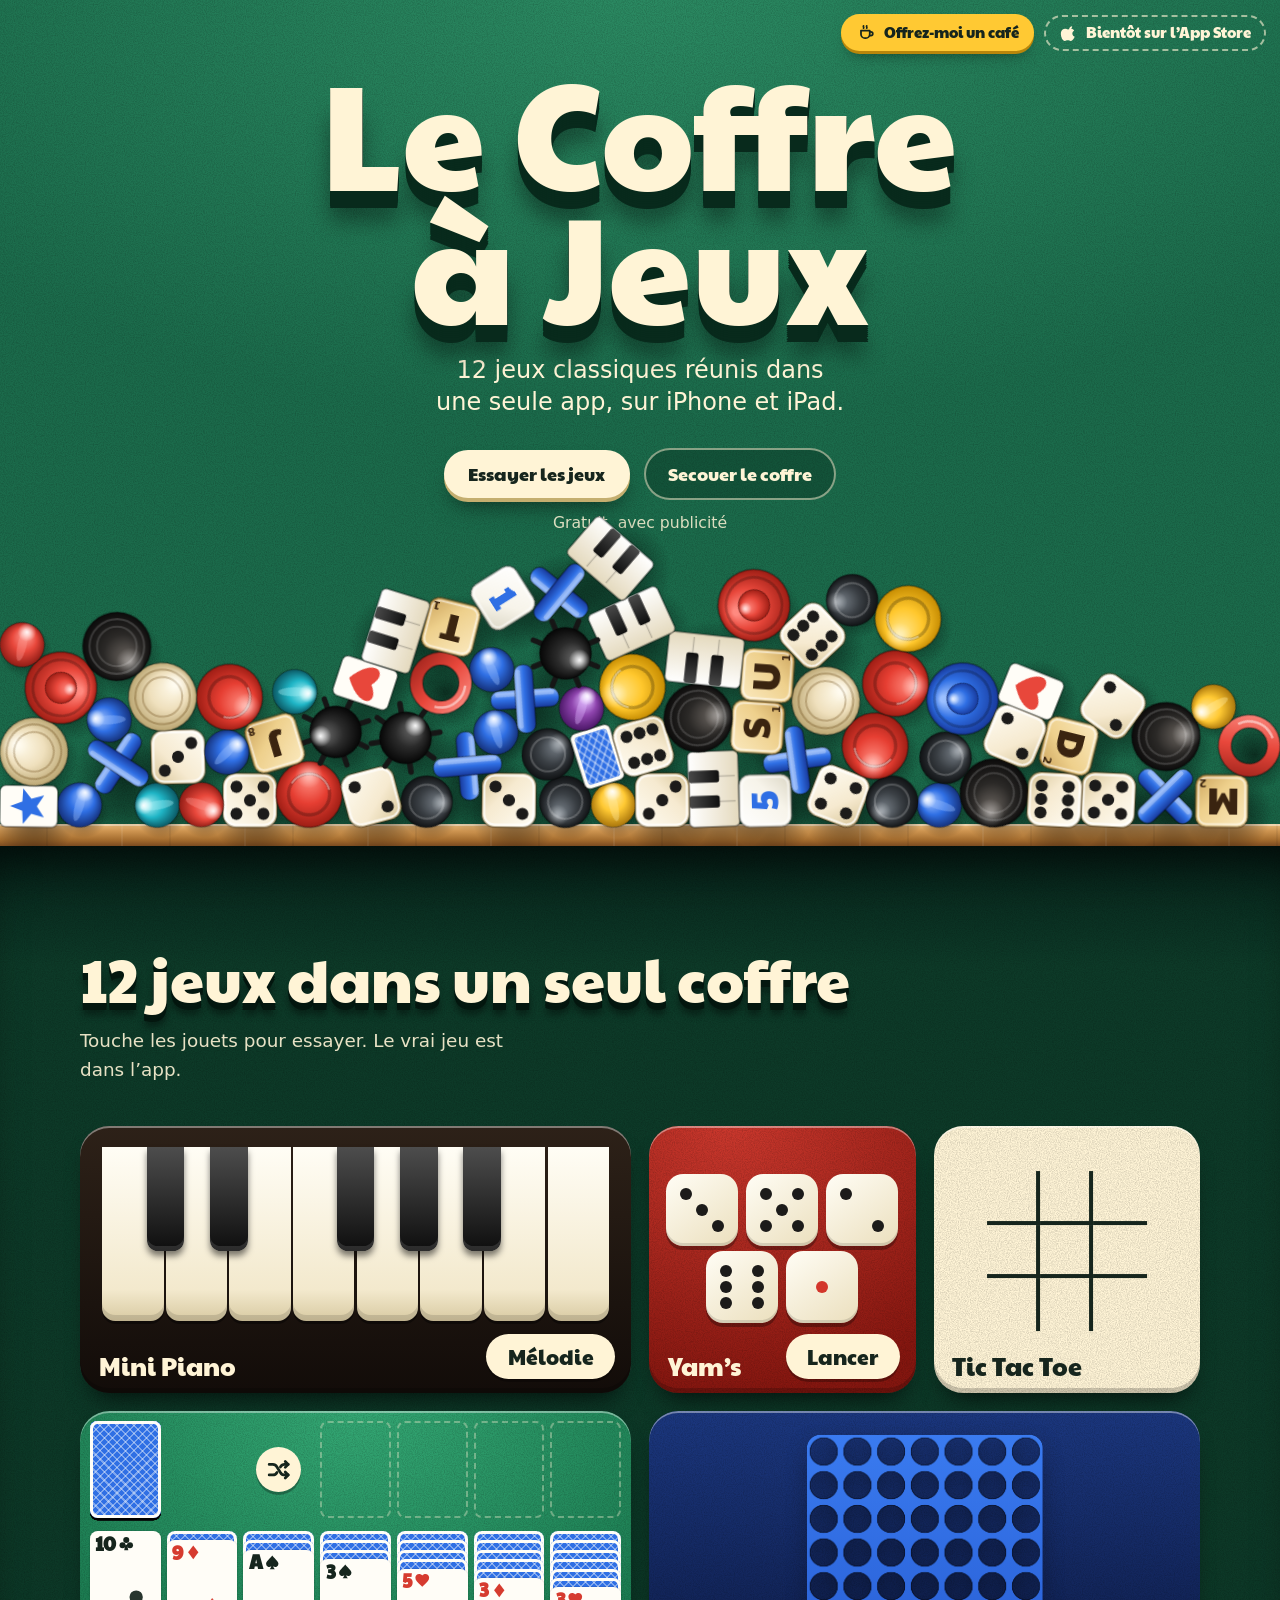
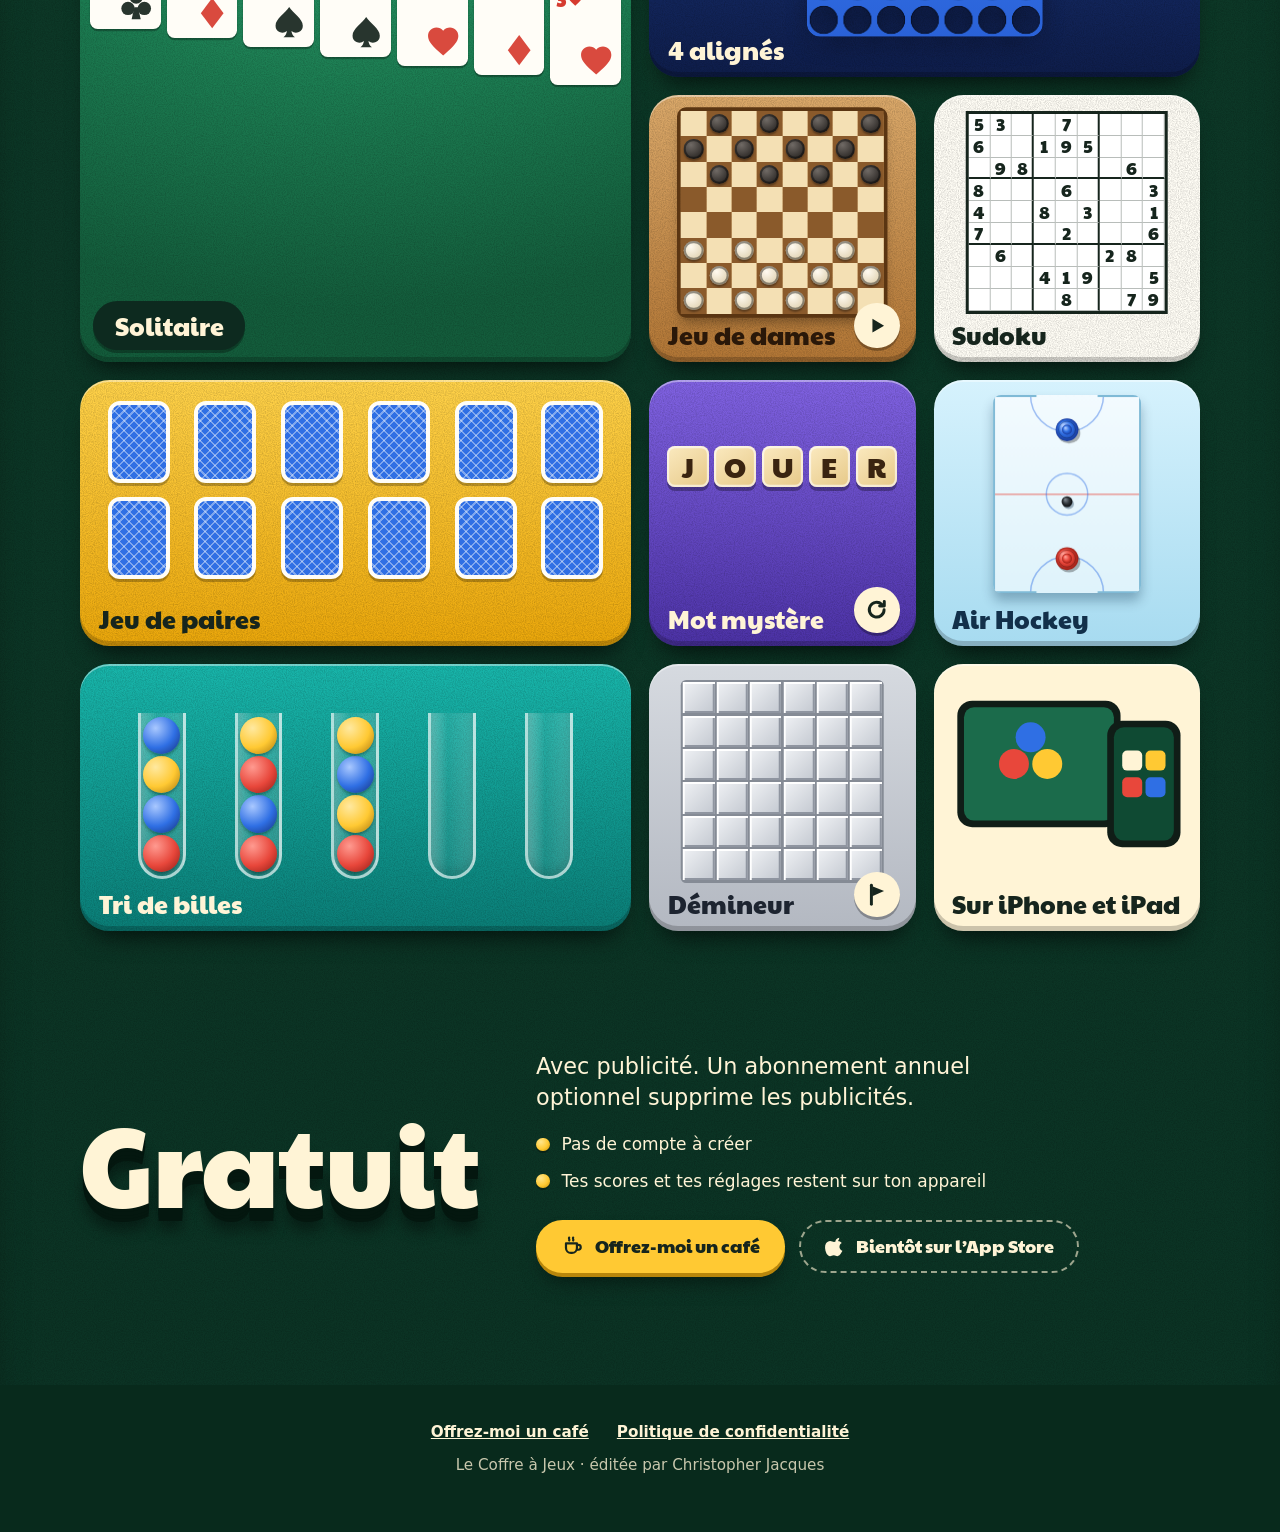
==== commit 0677596b: "Refait le tri de billes : plus d'image fantôme de la bille levée Les 12 billes et les 5 tubes sont c" ====
--- a/index.html
+++ b/index.html
@@ -16,7 +16,7 @@
     <link rel="icon" href="favicon.svg" type="image/svg+xml">
     <link rel="apple-touch-icon" href="apple-touch-icon.png">
     <link rel="preload" href="fonts/paytone-one-latin-400-normal.woff2" as="font" type="font/woff2" crossorigin>
-    <link rel="stylesheet" href="style.css?v=5">
+    <link rel="stylesheet" href="style.css?v=6">
 </head>
 <body class="home">
     <header class="top">
@@ -110,6 +110,6 @@
     <p id="live" class="sr" aria-live="polite"></p>
     <script src="vendor/matter.min.js" defer></script>
     <script src="js/scene.js?v=1" defer></script>
-    <script src="js/toys.js?v=2" defer></script>
+    <script src="js/toys.js?v=3" defer></script>
 </body>
 </html>
--- a/style.css
+++ b/style.css
@@ -338,25 +338,33 @@
 .hockey canvas { position: absolute; left: 50%; top: 6%; height: 74%; aspect-ratio: 3 / 4; transform: translateX(-50%); border-radius: calc(var(--u) * .03); box-shadow: 0 8px 12px rgba(0, 40, 70, .3); cursor: none; touch-action: pan-y; }
 
 /* ---------- Tri de billes ---------- */
-.toy.billes { --bg: #0f9d93; --on: #fff4d6; --d: calc(var(--u) * .14); background: var(--grain), linear-gradient(#18b6ab, #0a7e77); }
-/* la place au-dessus des tubes est voulue : la bille choisie y monte sans sortir de la tuile */
-.billes .tubes { position: absolute; left: 6%; right: 6%; top: 18.5%; display: flex; justify-content: space-around; align-items: flex-start; }
+/* Tout reste dans la boîte du tube : la bille choisie monte dans sa partie haute vide (marge, pas de transform).
+   Rien ne dépasse et rien n'est détruit à chaque coup, donc aucune image fantôme possible. */
+.toy.billes { --bg: #0f9d93; --on: #fff4d6; --d: calc(var(--u) * .14); --glass: calc(var(--d) * 4 + var(--u) * .062); --lift: calc(var(--u) * .17); background: var(--grain), linear-gradient(#18b6ab, #0a7e77); }
+.billes .tubes { position: absolute; left: 6%; right: 6%; top: .5%; display: flex; justify-content: space-around; align-items: flex-start; }
 .billes .tube {
     position: relative; display: flex; flex-direction: column-reverse; align-items: center; justify-content: flex-start; gap: calc(var(--u) * .008);
-    width: calc(var(--u) * .18); height: calc(var(--d) * 4 + var(--u) * .062); padding: calc(var(--u) * .012) 0; cursor: pointer;
+    width: calc(var(--u) * .18); height: calc(var(--glass) + var(--lift) + var(--u) * .01); margin: 0; padding: 0 0 calc(var(--u) * .026);
+    border: 0; background: none; cursor: pointer; touch-action: manipulation;
+}
+.billes .tube::before {
+    content: ""; position: absolute; left: 0; right: 0; bottom: 0; height: var(--glass); box-sizing: border-box; pointer-events: none;
     border: calc(var(--u) * .014) solid rgba(255, 255, 255, .6); border-top: 0; border-radius: 0 0 calc(var(--u) * .1) calc(var(--u) * .1);
     background: linear-gradient(90deg, rgba(255, 255, 255, .3), rgba(255, 255, 255, .07) 40%, rgba(255, 255, 255, .17)); box-shadow: inset 0 -6px 10px rgba(0, 0, 0, .12);
 }
-.billes .tube:hover { background: linear-gradient(90deg, rgba(255, 255, 255, .4), rgba(255, 255, 255, .14) 40%, rgba(255, 255, 255, .26)); }
+@media (hover: hover) { .billes .tube:hover::before { background: linear-gradient(90deg, rgba(255, 255, 255, .4), rgba(255, 255, 255, .14) 40%, rgba(255, 255, 255, .26)); } }
+/* l'anneau du clavier entoure le verre, pas toute la boîte (qui contient aussi la place vide au-dessus) */
+.billes .tube:focus-visible { outline: none; box-shadow: none; }
+.billes .tube:focus-visible::before { outline: 3px solid var(--blue); outline-offset: 2px; box-shadow: 0 0 0 2px #fff, inset 0 -6px 10px rgba(0, 0, 0, .12); }
+.billes .tube.sel::before { background: linear-gradient(90deg, rgba(255, 255, 255, .5), rgba(255, 255, 255, .2) 40%, rgba(255, 255, 255, .34)); }
 .billes .ball {
-    flex: none; width: var(--d); height: var(--d); border-radius: 50%; transition: transform .22s cubic-bezier(.3, .8, .3, 1.3);
+    position: relative; flex: none; width: var(--d); height: var(--d); border-radius: 50%;
     background: radial-gradient(circle at 34% 30%, var(--hi), var(--c) 55%, var(--lo)); box-shadow: 0 2px 3px rgba(0, 0, 0, .3);
 }
 .billes .ball.c0 { --hi: #ff9a90; --c: #e8473b; --lo: #8e1b14; }
 .billes .ball.c1 { --hi: #ffe9a0; --c: #ffc933; --lo: #a8740a; }
 .billes .ball.c2 { --hi: #a9c8ff; --c: #2f6fe4; --lo: #142f78; }
-.billes .ball.up { transform: translateY(calc(var(--u) * -.17)); }
-.billes .tube.sel { background: linear-gradient(90deg, rgba(255, 255, 255, .5), rgba(255, 255, 255, .2) 40%, rgba(255, 255, 255, .34)); }
+.billes .ball.up { margin-bottom: var(--lift); }
 
 /* ---------- Démineur ---------- */
 .toy.mines { --bg: #c4c8cf; --on: #1d2430; background: linear-gradient(#d6dae0, #b3b8c1); }
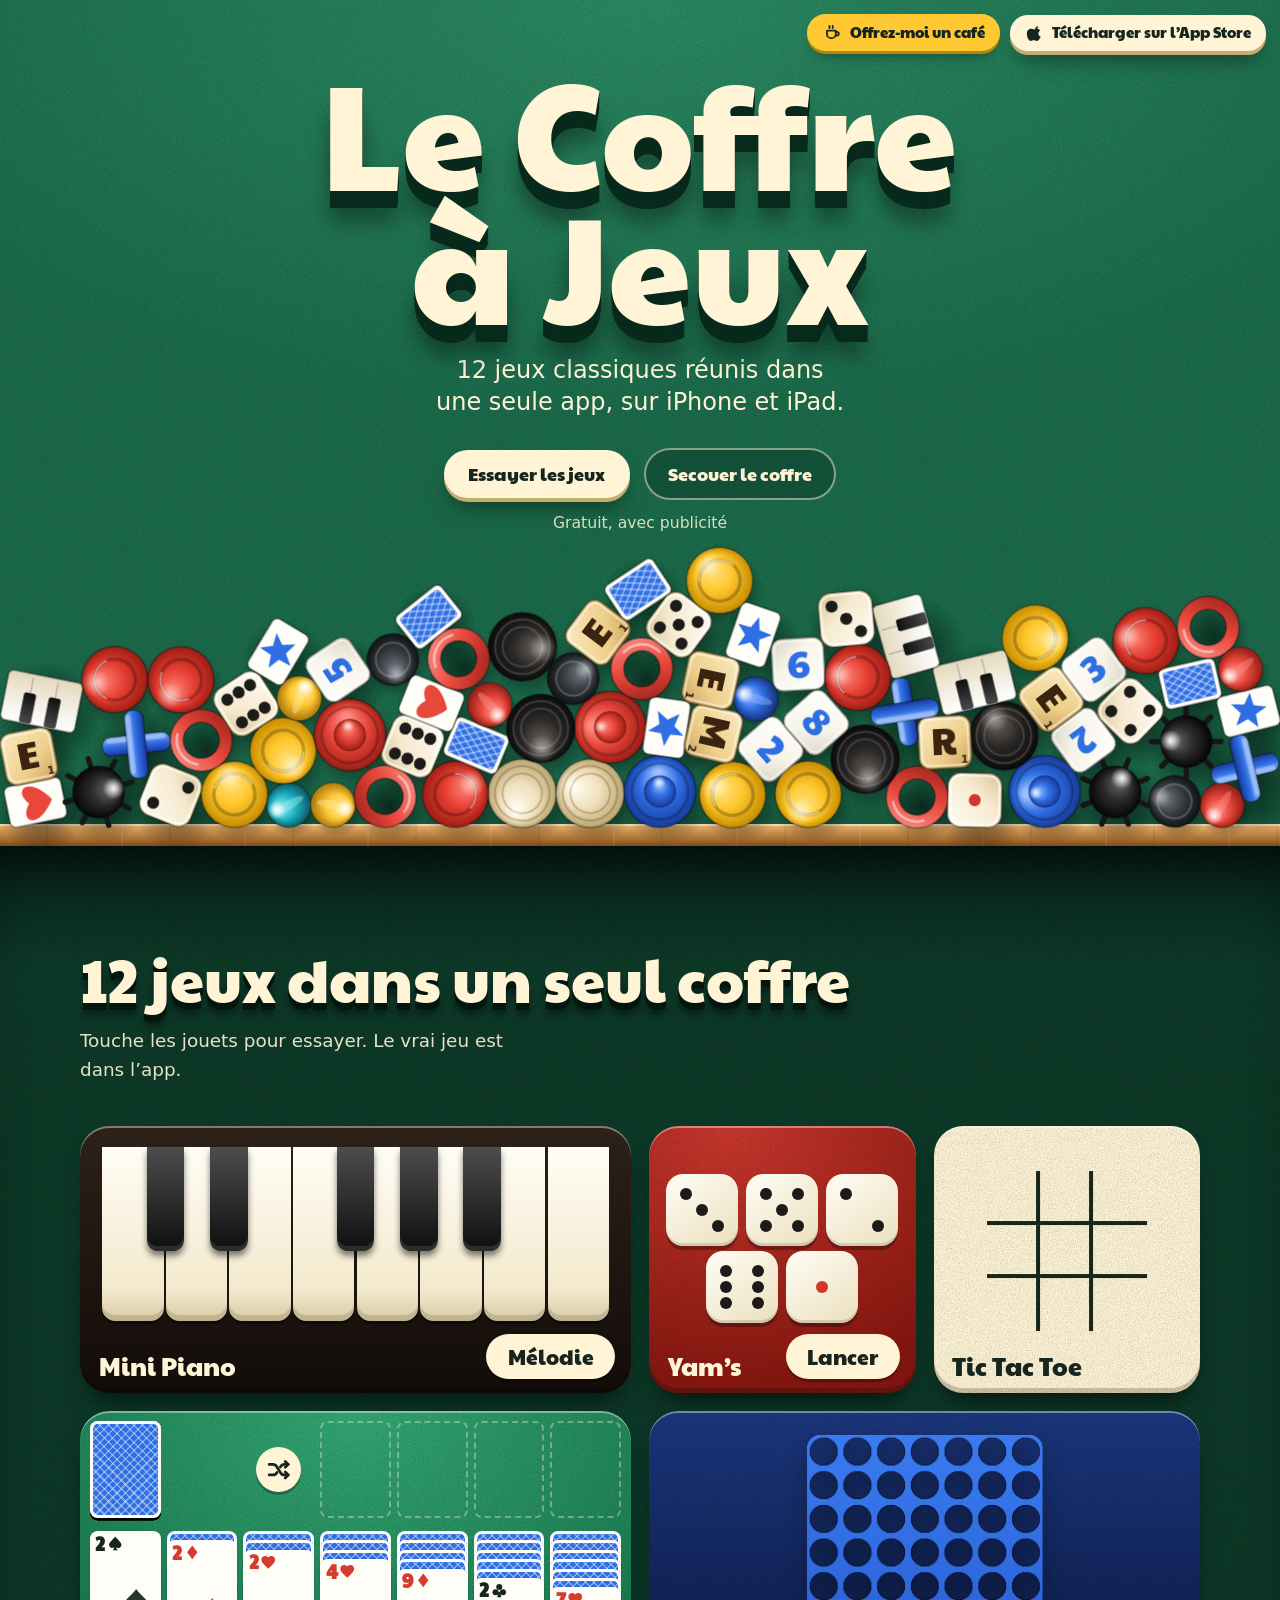
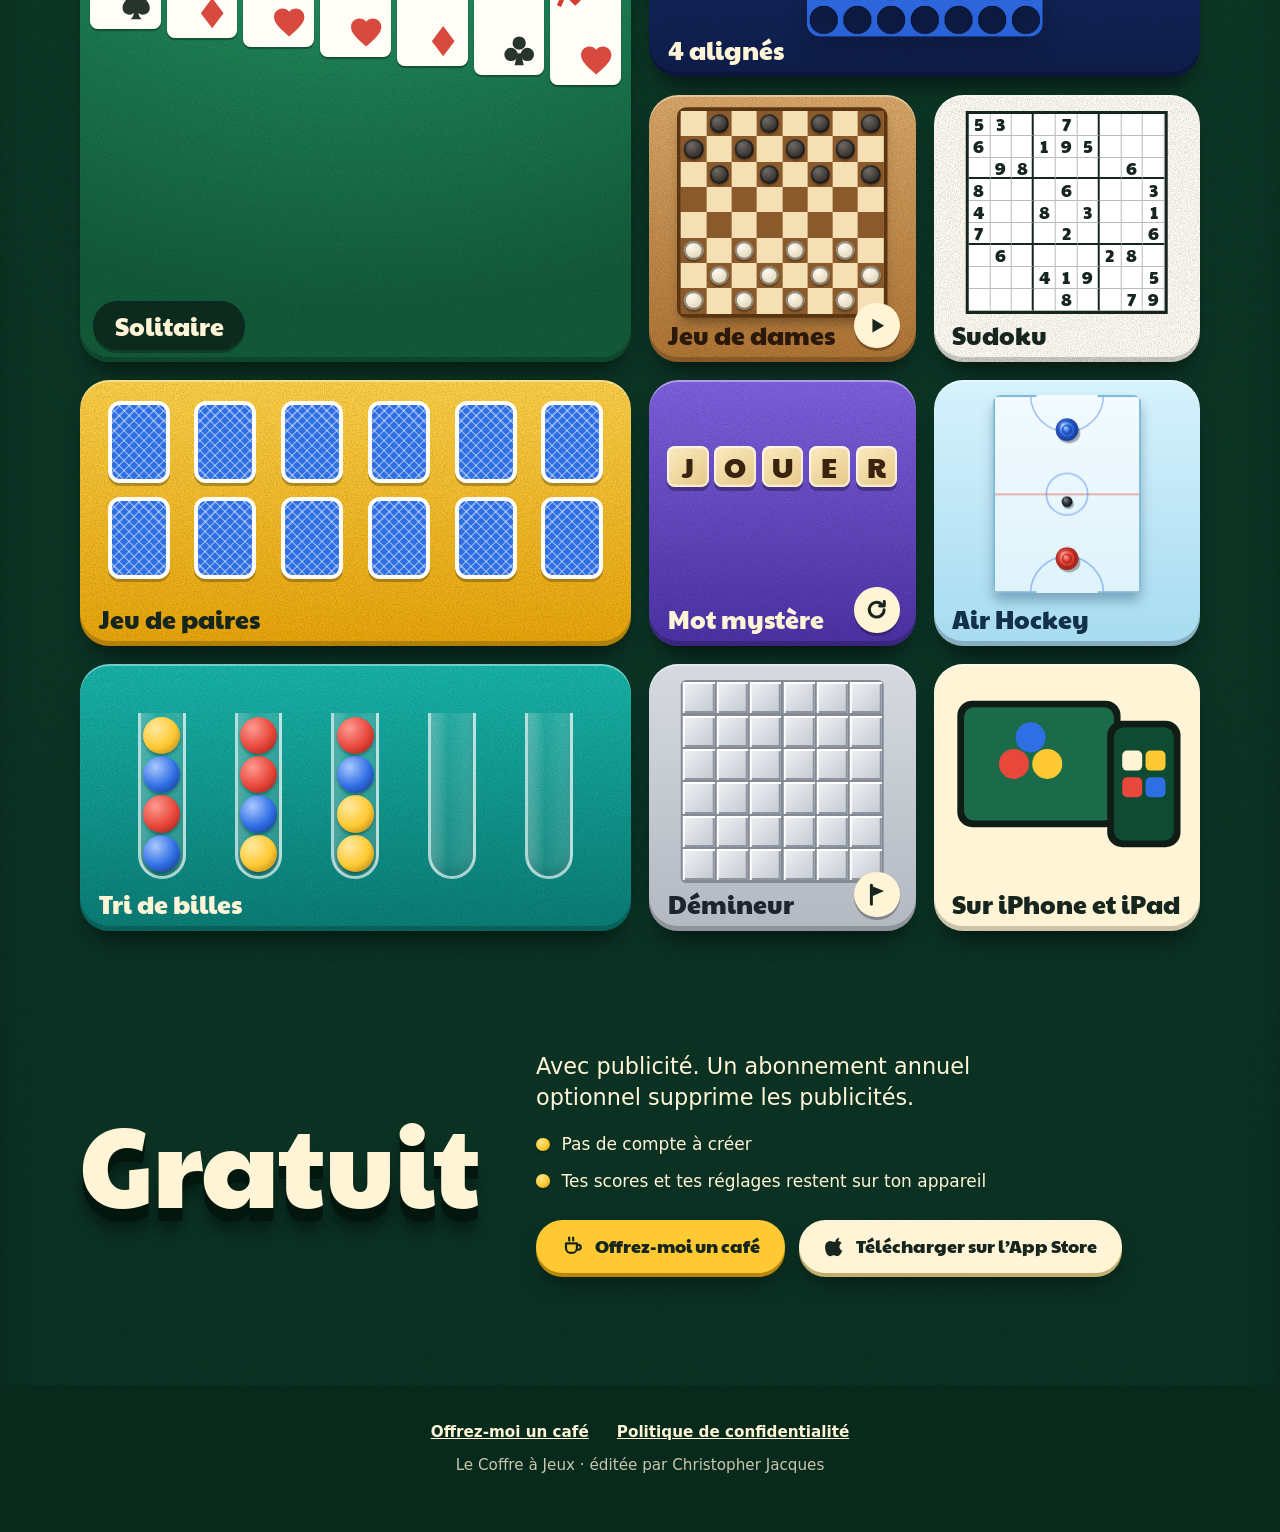
==== commit 183a1a18: "Lien App Store réel à la place du bouton Bientôt Co-Authored-By: Claude Sonnet 5.5 <noreply@anthropi" ====
--- a/index.html
+++ b/index.html
@@ -21,8 +21,7 @@
 <body class="home">
     <header class="top">
         <a class="btn sm coffee" href="https://buymeacoffee.com/liquidweatherapp" target="_blank" rel="noopener" aria-label="Offrez-moi un café (Buy Me a Coffee, s’ouvre dans un nouvel onglet)"><svg viewBox="0 0 24 24" aria-hidden="true" focusable="false" fill="none" stroke="currentColor" stroke-width="2.2" stroke-linecap="round" stroke-linejoin="round"><path d="M5 9.5h11v4.5a5 5 0 0 1-5 5h-1a5 5 0 0 1-5-5V9.5z"/><path d="M16 11h1.4a2.4 2.4 0 0 1 0 4.8H16"/><path d="M8.2 3.6c-.9 1 .9 1.8 0 2.9M12.2 3.6c-.9 1 .9 1.8 0 2.9"/></svg><span class="long">Offrez-moi un café</span><span class="short" aria-hidden="true">Un café</span></a>
-        <!-- À remplacer par <a class="btn sm store" href="LIEN APP STORE" target="_blank" rel="noopener">… Télécharger sur l’App Store</a> quand l’app sera publiée -->
-        <span class="btn sm store soon"><svg viewBox="0 0 24 24" aria-hidden="true" focusable="false" fill="currentColor"><path d="M16.5 3c.1 1.2-.4 2.4-1.1 3.2-.8.9-1.9 1.5-3 1.4-.1-1.2.4-2.4 1.1-3.1.8-.9 2-1.4 3-1.5zM20 17.2c-.5 1.2-.8 1.7-1.5 2.7-1 1.4-2.3 3.1-4 3.1-1.5 0-1.9-1-3.9-1s-2.5 1-4 1c-1.7 0-2.9-1.6-3.9-3C.9 16.2.6 11.7 2.1 9.3 3.2 7.6 5 6.6 6.7 6.6c1.7 0 2.8 1 4.2 1 1.4 0 2.2-1 4.2-1 1.5 0 3.1.8 4.2 2.2-3.7 2-3.1 7.3.7 8.4z"/></svg><span class="long">Bientôt sur l’App Store</span><span class="short" aria-hidden="true">Bientôt</span></span>
+        <a class="btn sm store" href="https://apps.apple.com/us/app/le-coffre-%C3%A0-jeux/id6828749517" target="_blank" rel="noopener" aria-label="Télécharger sur l’App Store (s’ouvre dans un nouvel onglet)"><svg viewBox="0 0 24 24" aria-hidden="true" focusable="false" fill="currentColor"><path d="M16.5 3c.1 1.2-.4 2.4-1.1 3.2-.8.9-1.9 1.5-3 1.4-.1-1.2.4-2.4 1.1-3.1.8-.9 2-1.4 3-1.5zM20 17.2c-.5 1.2-.8 1.7-1.5 2.7-1 1.4-2.3 3.1-4 3.1-1.5 0-1.9-1-3.9-1s-2.5 1-4 1c-1.7 0-2.9-1.6-3.9-3C.9 16.2.6 11.7 2.1 9.3 3.2 7.6 5 6.6 6.7 6.6c1.7 0 2.8 1 4.2 1 1.4 0 2.2-1 4.2-1 1.5 0 3.1.8 4.2 2.2-3.7 2-3.1 7.3.7 8.4z"/></svg><span class="long">Télécharger sur l’App Store</span><span class="short" aria-hidden="true">App Store</span></a>
     </header>
     <main>
         <section class="hero" aria-labelledby="titre">
@@ -91,8 +90,7 @@
                     </ul>
                     <div class="cta">
                         <a class="btn coffee" href="https://buymeacoffee.com/liquidweatherapp" target="_blank" rel="noopener" aria-label="Offrez-moi un café (Buy Me a Coffee, s’ouvre dans un nouvel onglet)"><svg viewBox="0 0 24 24" aria-hidden="true" focusable="false" fill="none" stroke="currentColor" stroke-width="2.2" stroke-linecap="round" stroke-linejoin="round"><path d="M5 9.5h11v4.5a5 5 0 0 1-5 5h-1a5 5 0 0 1-5-5V9.5z"/><path d="M16 11h1.4a2.4 2.4 0 0 1 0 4.8H16"/><path d="M8.2 3.6c-.9 1 .9 1.8 0 2.9M12.2 3.6c-.9 1 .9 1.8 0 2.9"/></svg>Offrez-moi un café</a>
-                        <!-- À remplacer par <a class="btn store" href="LIEN APP STORE" target="_blank" rel="noopener">Télécharger sur l’App Store</a> quand l’app sera publiée -->
-                        <span class="btn store soon"><svg viewBox="0 0 24 24" aria-hidden="true" focusable="false" fill="currentColor"><path d="M16.5 3c.1 1.2-.4 2.4-1.1 3.2-.8.9-1.9 1.5-3 1.4-.1-1.2.4-2.4 1.1-3.1.8-.9 2-1.4 3-1.5zM20 17.2c-.5 1.2-.8 1.7-1.5 2.7-1 1.4-2.3 3.1-4 3.1-1.5 0-1.9-1-3.9-1s-2.5 1-4 1c-1.7 0-2.9-1.6-3.9-3C.9 16.2.6 11.7 2.1 9.3 3.2 7.6 5 6.6 6.7 6.6c1.7 0 2.8 1 4.2 1 1.4 0 2.2-1 4.2-1 1.5 0 3.1.8 4.2 2.2-3.7 2-3.1 7.3.7 8.4z"/></svg>Bientôt sur l’App Store</span>
+                        <a class="btn store" href="https://apps.apple.com/us/app/le-coffre-%C3%A0-jeux/id6828749517" target="_blank" rel="noopener"><svg viewBox="0 0 24 24" aria-hidden="true" focusable="false" fill="currentColor"><path d="M16.5 3c.1 1.2-.4 2.4-1.1 3.2-.8.9-1.9 1.5-3 1.4-.1-1.2.4-2.4 1.1-3.1.8-.9 2-1.4 3-1.5zM20 17.2c-.5 1.2-.8 1.7-1.5 2.7-1 1.4-2.3 3.1-4 3.1-1.5 0-1.9-1-3.9-1s-2.5 1-4 1c-1.7 0-2.9-1.6-3.9-3C.9 16.2.6 11.7 2.1 9.3 3.2 7.6 5 6.6 6.7 6.6c1.7 0 2.8 1 4.2 1 1.4 0 2.2-1 4.2-1 1.5 0 3.1.8 4.2 2.2-3.7 2-3.1 7.3.7 8.4z"/></svg>Télécharger sur l’App Store</a>
                     </div>
                 </div>
             </section>
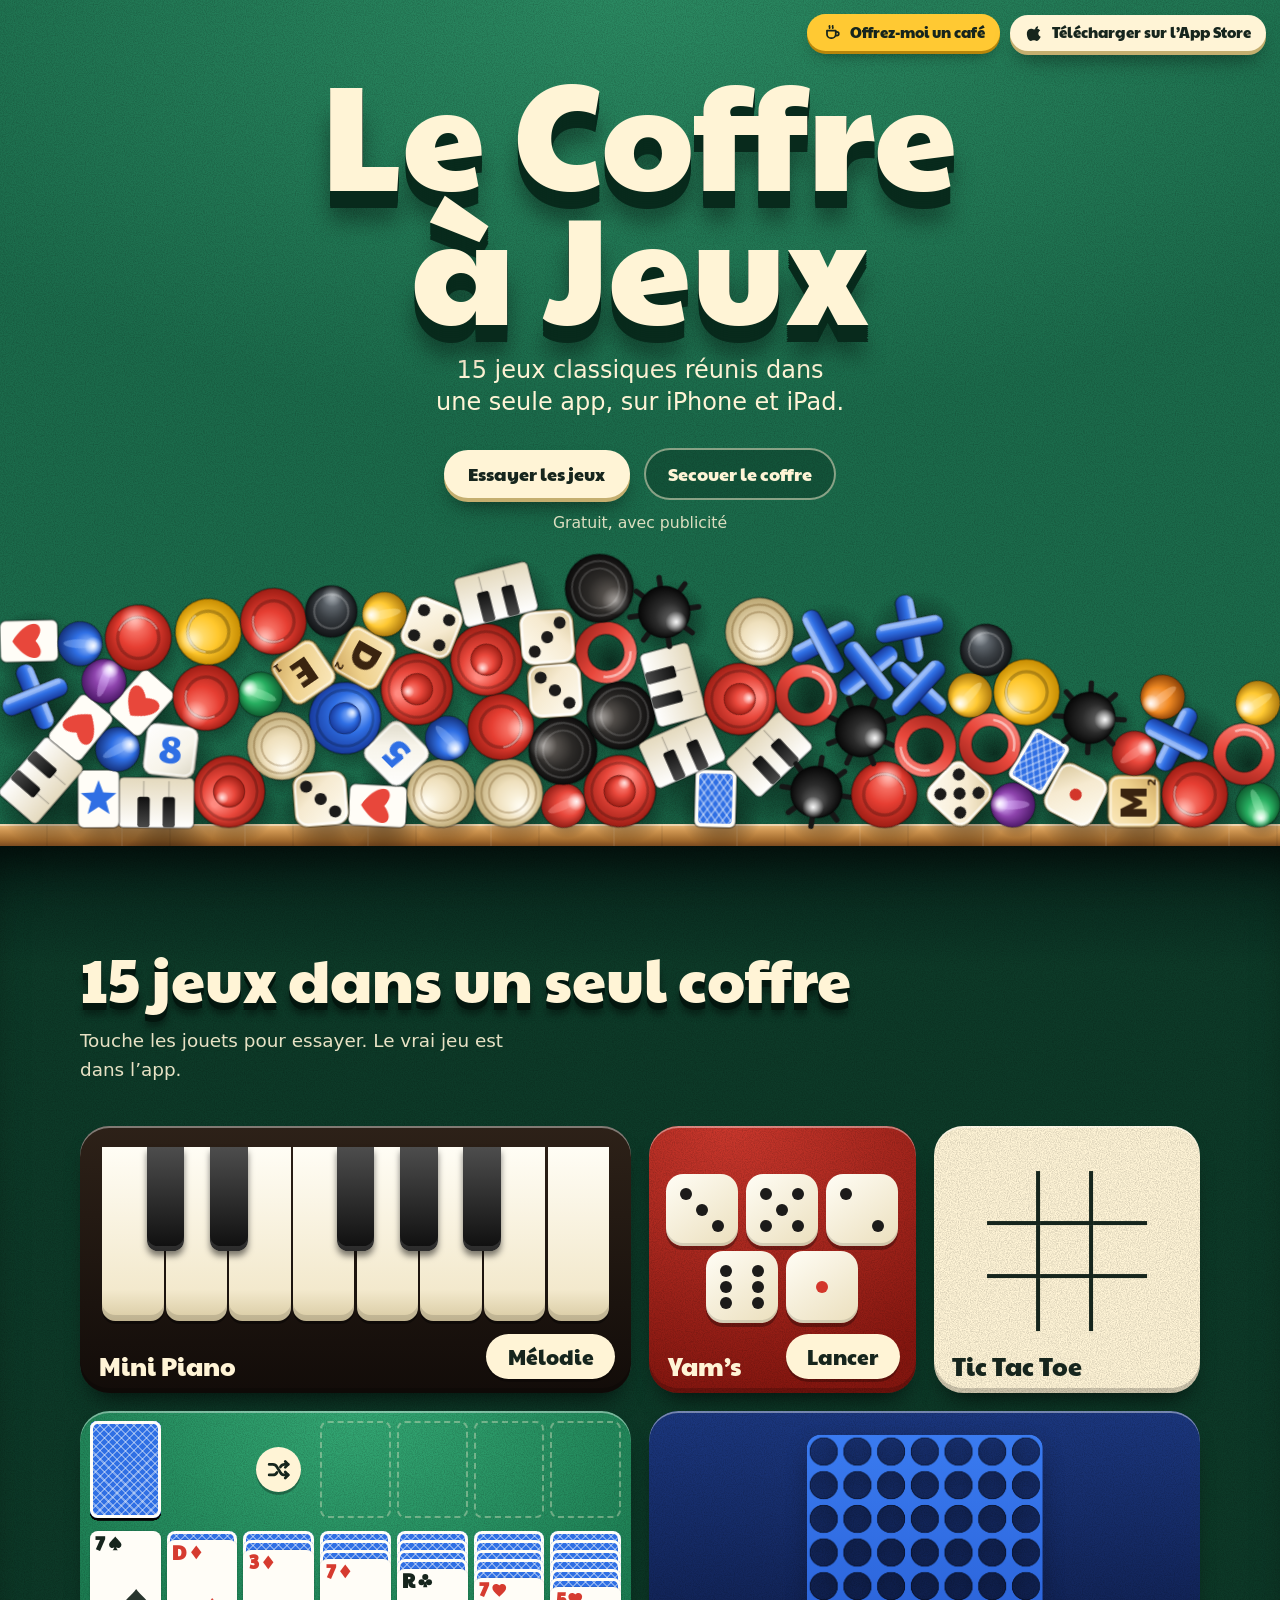
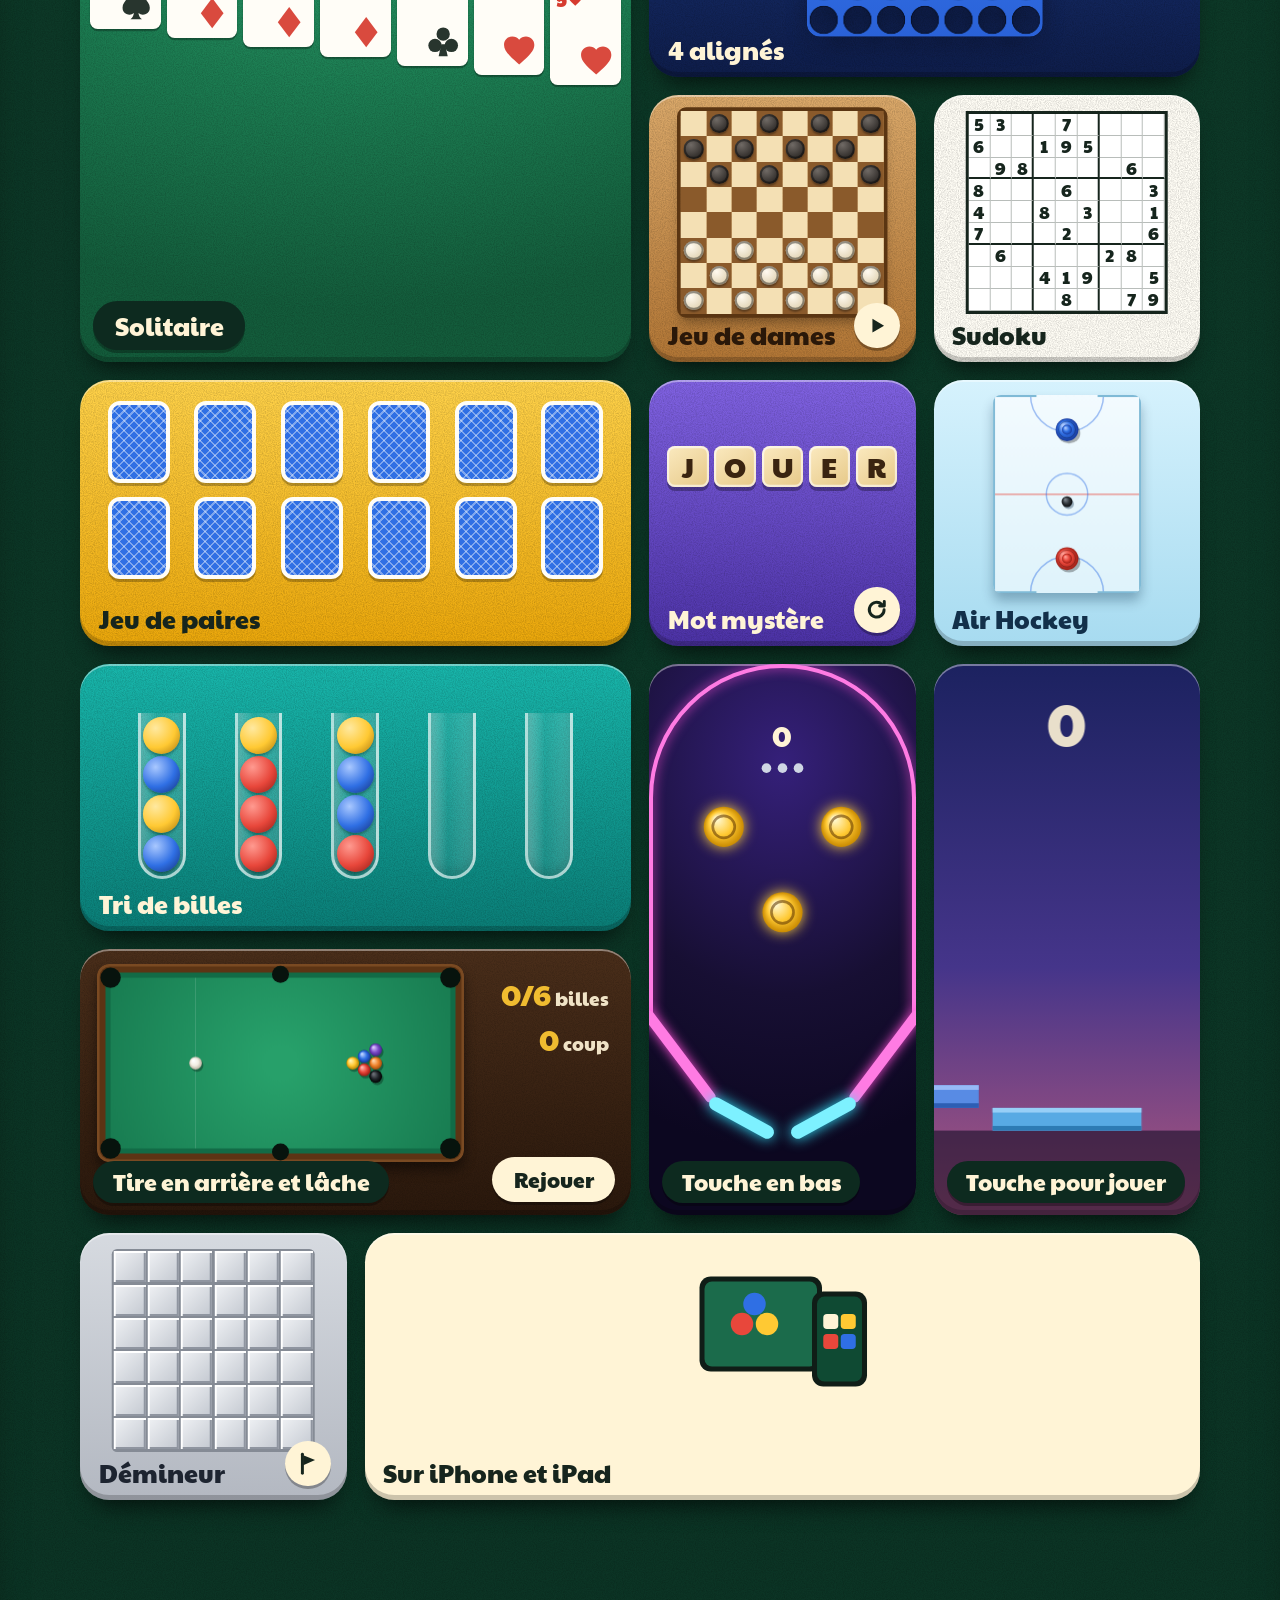
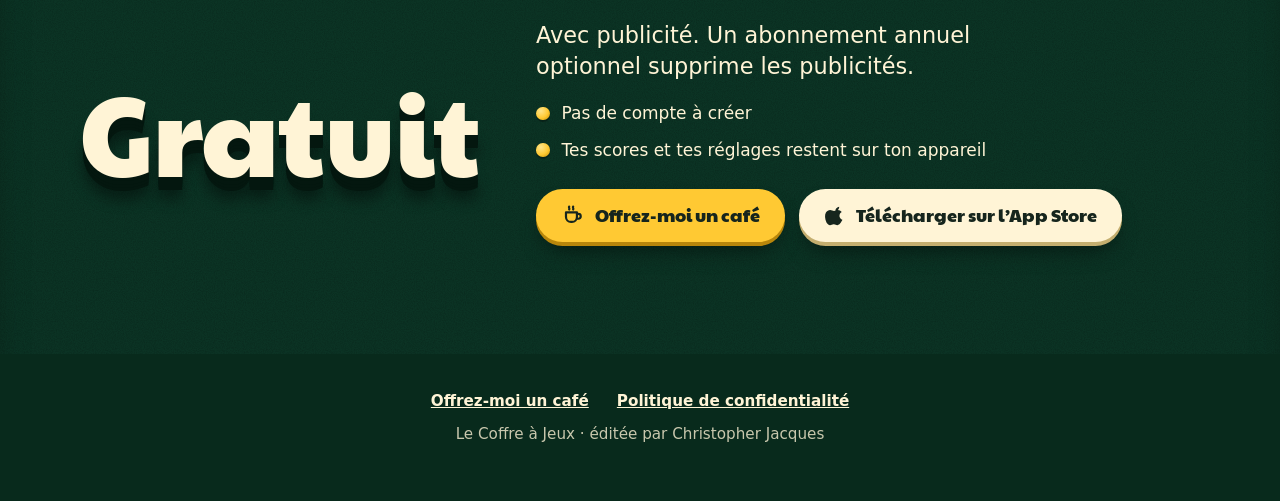
==== commit ed9b6174: "Ajoute le Flipper, la Tour de blocs et le Billard : 15 jeux Trois nouveaux jouets jouables sur la pa" ====
--- a/index.html
+++ b/index.html
@@ -4,11 +4,11 @@
     <meta charset="utf-8">
     <meta name="viewport" content="width=device-width, initial-scale=1, viewport-fit=cover">
     <title>Le Coffre à Jeux</title>
-    <meta name="description" content="Le Coffre à Jeux : 12 jeux classiques sur iPhone et iPad.">
+    <meta name="description" content="Le Coffre à Jeux : 15 jeux classiques sur iPhone et iPad.">
     <meta name="theme-color" content="#1b6b4b">
     <meta property="og:type" content="website">
     <meta property="og:title" content="Le Coffre à Jeux">
-    <meta property="og:description" content="12 jeux classiques réunis dans une seule app, sur iPhone et iPad.">
+    <meta property="og:description" content="15 jeux classiques réunis dans une seule app, sur iPhone et iPad.">
     <meta property="og:image" content="https://christopherjacquescj.github.io/og.jpg">
     <meta property="og:image:width" content="1200">
     <meta property="og:image:height" content="630">
@@ -16,7 +16,7 @@
     <link rel="icon" href="favicon.svg" type="image/svg+xml">
     <link rel="apple-touch-icon" href="apple-touch-icon.png">
     <link rel="preload" href="fonts/paytone-one-latin-400-normal.woff2" as="font" type="font/woff2" crossorigin>
-    <link rel="stylesheet" href="style.css?v=6">
+    <link rel="stylesheet" href="style.css?v=7">
 </head>
 <body class="home">
     <header class="top">
@@ -27,7 +27,7 @@
         <section class="hero" aria-labelledby="titre">
             <div class="hero-copy">
                 <h1 id="titre">Le Coffre<br>à Jeux</h1>
-                <p class="lede">12 jeux classiques réunis dans une seule app, sur iPhone et iPad.</p>
+                <p class="lede">15 jeux classiques réunis dans une seule app, sur iPhone et iPad.</p>
                 <p class="actions">
                     <a class="btn" href="#jeux">Essayer les jeux</a>
                     <button class="shake" type="button">Secouer le coffre</button>
@@ -43,7 +43,7 @@
 
         <div class="inside">
             <section class="chest" id="jeux" aria-labelledby="t-jeux">
-                <h2 id="t-jeux">12 jeux dans un seul coffre</h2>
+                <h2 id="t-jeux">15 jeux dans un seul coffre</h2>
                 <p class="sub">Touche les jouets pour essayer. Le vrai jeu est dans l’app.</p>
                 <div class="toys-wrap">
                     <div class="toys">
@@ -61,6 +61,10 @@
                         <article class="toy hockey" aria-labelledby="n-hockey"><h3 class="name" id="n-hockey">Air Hockey</h3><div class="stage" data-toy="hockey"></div></article>
 
                         <article class="toy billes w2" aria-labelledby="n-billes"><h3 class="name" id="n-billes">Tri de billes</h3><div class="stage" data-toy="billes"></div></article>
+                        <article class="toy flipper tall" aria-labelledby="n-flipper"><h3 class="name" id="n-flipper">Flipper</h3><div class="stage" data-toy="flipper"></div></article>
+                        <article class="toy tour tall" aria-labelledby="n-tour"><h3 class="name" id="n-tour">Tour de blocs</h3><div class="stage" data-toy="tour"></div></article>
+                        <article class="toy billard w2" aria-labelledby="n-billard"><h3 class="name" id="n-billard">Billard</h3><div class="stage" data-toy="billard"></div></article>
+
                         <article class="toy mines" aria-labelledby="n-mines"><h3 class="name" id="n-mines">Démineur</h3><div class="stage" data-toy="mines"></div></article>
                         <article class="toy get" aria-labelledby="n-get">
                             <div class="stage">
@@ -108,6 +112,6 @@
     <p id="live" class="sr" aria-live="polite"></p>
     <script src="vendor/matter.min.js" defer></script>
     <script src="js/scene.js?v=1" defer></script>
-    <script src="js/toys.js?v=3" defer></script>
+    <script src="js/toys.js?v=4" defer></script>
 </body>
 </html>
--- a/style.css
+++ b/style.css
@@ -131,6 +131,7 @@
     box-shadow: inset 0 2px 0 rgba(255, 255, 255, .4), inset 0 -5px 0 rgba(0, 0, 0, .2), 0 16px 24px -12px rgba(0, 0, 0, .7);
 }
 .toy.w2 { grid-column: span 2; }
+.toy.tall { grid-row: span 2; }
 .toy .stage { position: absolute; inset: 0; }
 .toy .name {
     position: absolute; left: calc(var(--cell) * .07); bottom: calc(var(--cell) * .055); z-index: 3; margin: 0; pointer-events: none;
@@ -379,6 +380,30 @@
 .mines .m svg { width: 72%; height: 72%; }
 .mines .mini[aria-pressed="true"] { background: var(--red); color: #fff; }
 
+/* ---------- Flipper ---------- */
+.toy.flipper { --bg: #170f33; --on: #fff4d6; background: radial-gradient(120% 70% at 50% 18%, #35207a, #170f33 60%, #0c0720); }
+.flipper canvas { position: absolute; inset: 0; width: 100%; height: 100%; }
+.flipper .flip { position: absolute; bottom: 0; width: 50%; height: 46%; margin: 0; padding: 0; border: 0; background: none; cursor: pointer; touch-action: none; -webkit-user-select: none; user-select: none; -webkit-touch-callout: none; }
+.flipper .flip.l { left: 0; } .flipper .flip.r { right: 0; }
+.flipper .flip:focus-visible { outline-offset: -6px; border-radius: calc(var(--u) * .08); }
+
+/* ---------- Tour de blocs ---------- */
+.toy.tour { --bg: #2a2f6e; --on: #fff4d6; background: linear-gradient(#1c2260, #45358a 55%, #b0577e); }
+.tour .tap { position: absolute; inset: 0; width: 100%; height: 100%; margin: 0; padding: 0; border: 0; background: none; cursor: pointer; touch-action: manipulation; }
+.tour .tap:focus-visible { outline-offset: -6px; border-radius: calc(var(--u) * .1); }
+.tour canvas { width: 100%; height: 100%; }
+
+/* ---------- Billard ---------- */
+.toy.billard { --bg: #3b2414; --on: #fff4d6; background: var(--grain), linear-gradient(#4a2e1a, #2a180c); }
+.billard canvas { position: absolute; left: 3%; top: 6%; height: 74%; aspect-ratio: 432 / 232; cursor: crosshair; touch-action: none; border-radius: calc(var(--u) * .045); box-shadow: 0 8px 12px rgba(0, 0, 0, .45); }
+.billard .pool-info { position: absolute; right: 4%; top: 9%; margin: 0; text-align: right; font: 400 calc(var(--u) * .07)/1.5 var(--display); color: var(--on); opacity: .92; }
+.billard .pool-info b { font-weight: 400; font-size: 1.6em; color: var(--yellow); }
+
+/* ---------- la vignette « Sur iPhone et iPad » ---------- */
+.toy.get .stage { display: grid; place-items: center; padding-bottom: 10%; }
+.toy.get svg { height: 82%; width: auto; aspect-ratio: 4 / 3; max-width: 100%; }
+@media (min-width: 760px) { .toy.get { grid-column: span 3; } }
+
 /* ---------- gratuit ---------- */
 .free { max-width: 1120px; margin: clamp(64px, 10vw, 120px) auto 0; display: grid; gap: 22px 56px; align-items: center; grid-template-columns: minmax(0, 1fr); }
 @media (min-width: 760px) { .free { grid-template-columns: auto minmax(0, 1fr); } }
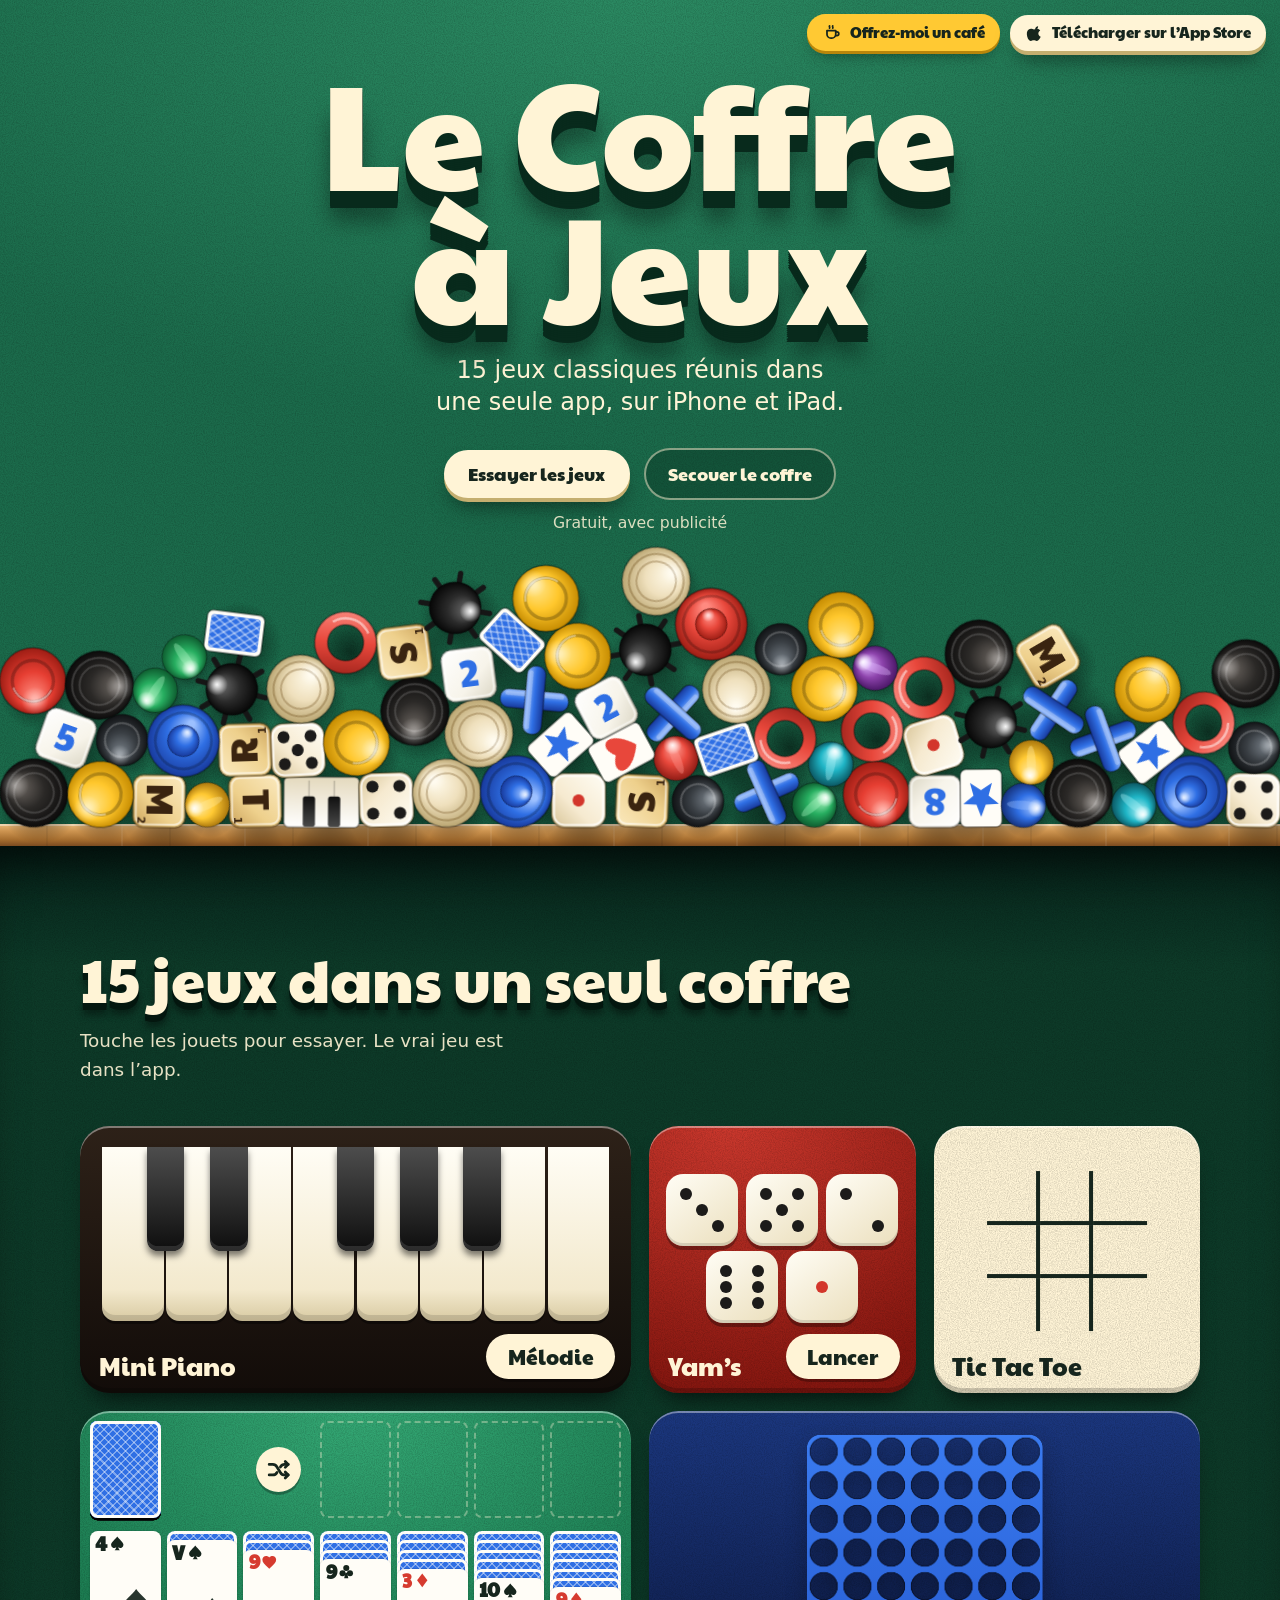
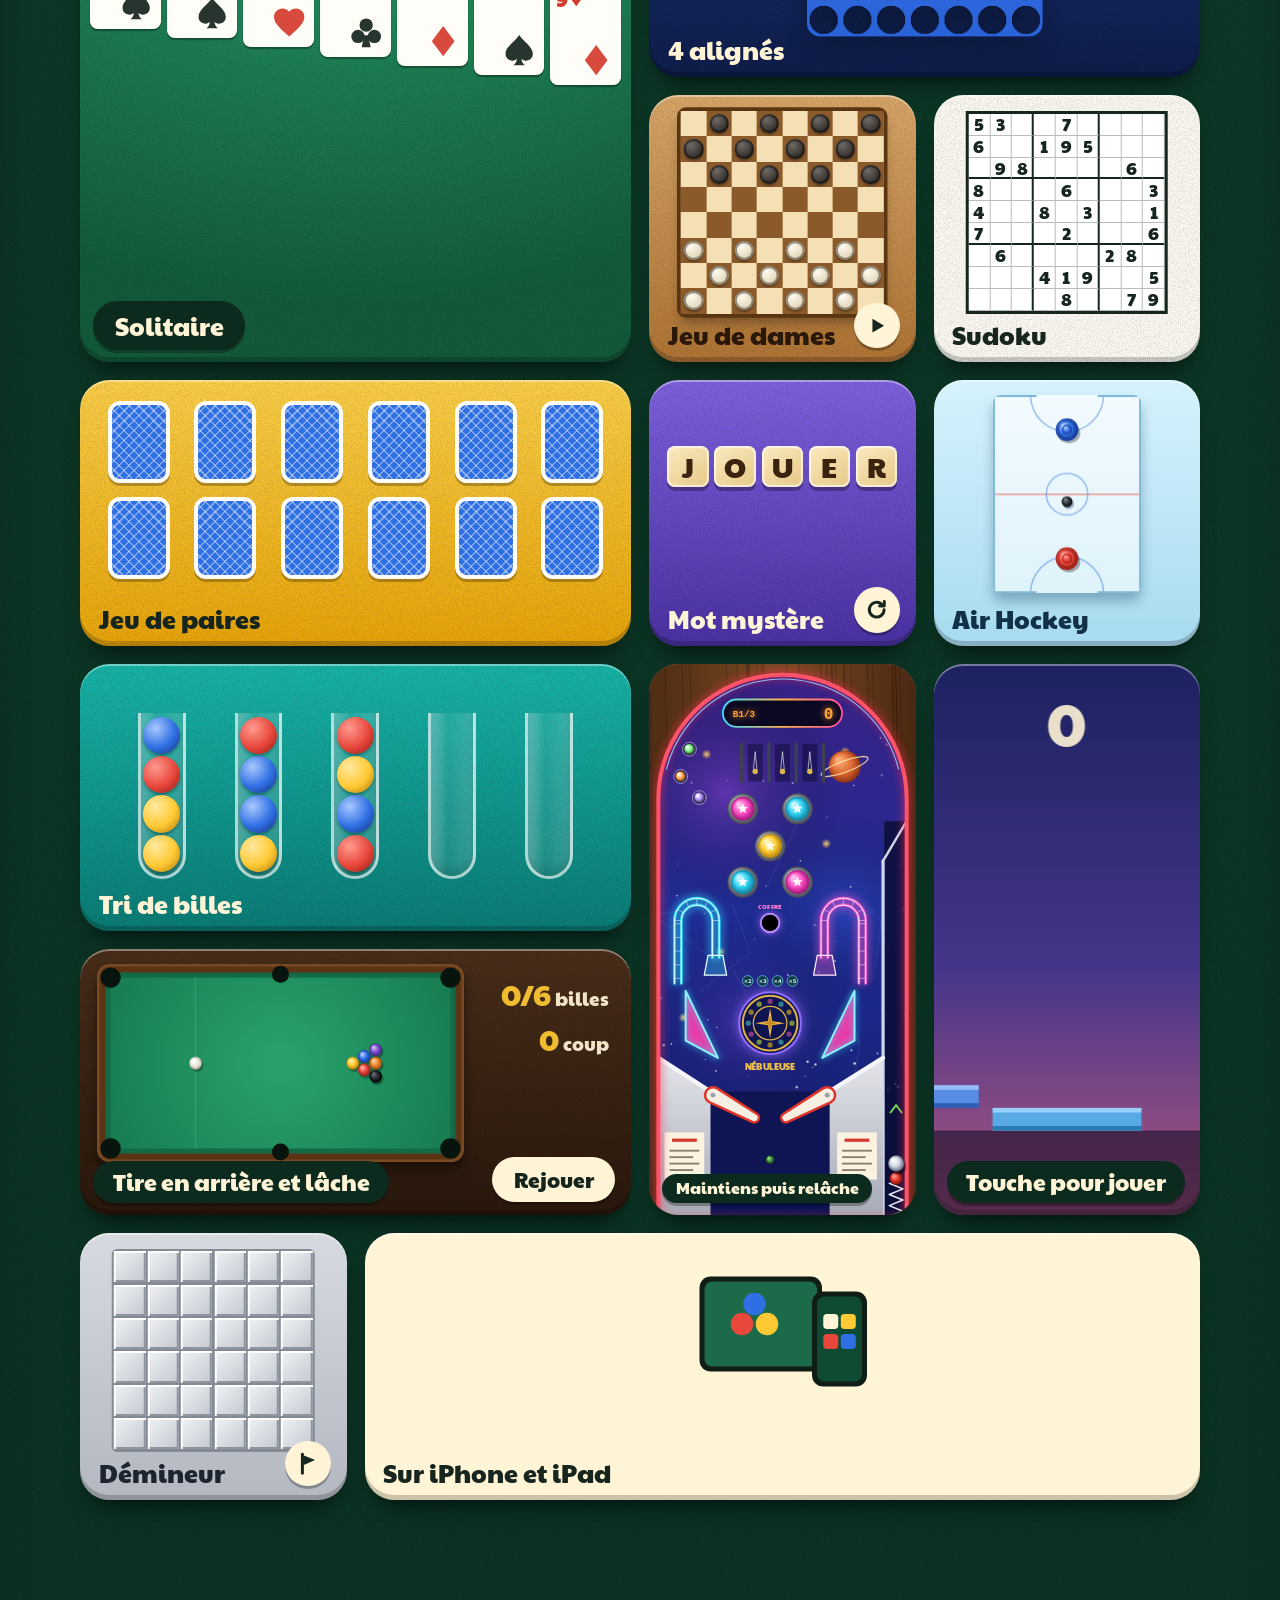
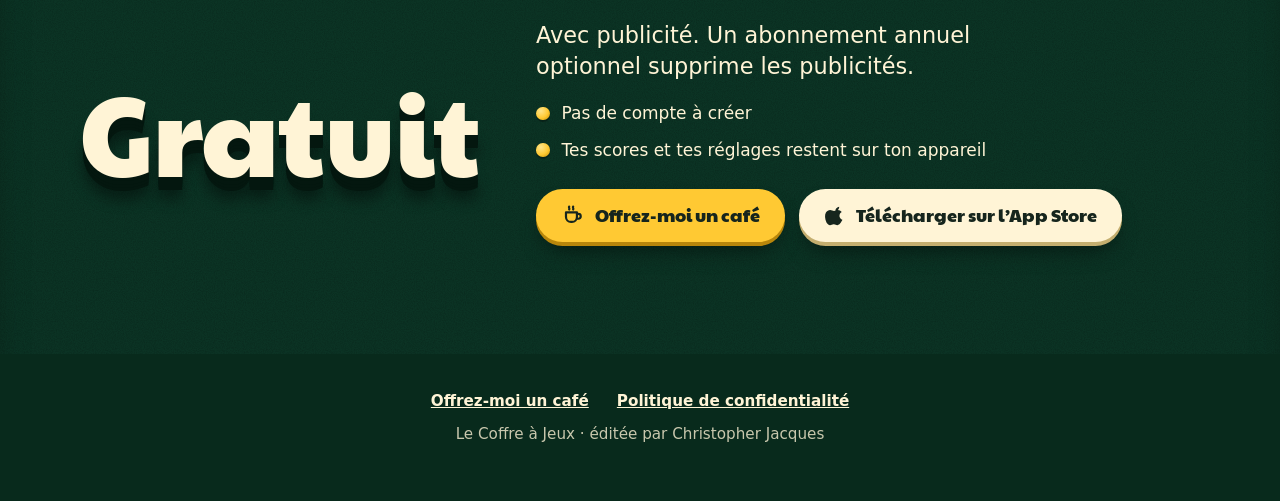
==== commit f9c787d3: "Flipper : table « Nébuleuse » comme dans l'app Caisse en bois, voûte en néon, bumpers étoilés, rampe" ====
--- a/index.html
+++ b/index.html
@@ -16,7 +16,7 @@
     <link rel="icon" href="favicon.svg" type="image/svg+xml">
     <link rel="apple-touch-icon" href="apple-touch-icon.png">
     <link rel="preload" href="fonts/paytone-one-latin-400-normal.woff2" as="font" type="font/woff2" crossorigin>
-    <link rel="stylesheet" href="style.css?v=7">
+    <link rel="stylesheet" href="style.css?v=8">
 </head>
 <body class="home">
     <header class="top">
@@ -112,6 +112,6 @@
     <p id="live" class="sr" aria-live="polite"></p>
     <script src="vendor/matter.min.js" defer></script>
     <script src="js/scene.js?v=1" defer></script>
-    <script src="js/toys.js?v=4" defer></script>
+    <script src="js/toys.js?v=5" defer></script>
 </body>
 </html>
--- a/style.css
+++ b/style.css
@@ -381,7 +381,9 @@
 .mines .mini[aria-pressed="true"] { background: var(--red); color: #fff; }
 
 /* ---------- Flipper ---------- */
-.toy.flipper { --bg: #170f33; --on: #fff4d6; background: radial-gradient(120% 70% at 50% 18%, #35207a, #170f33 60%, #0c0720); }
+.toy.flipper { --bg: #5a3418; --on: #fff4d6; background: linear-gradient(90deg, #4f2c13, #7c4a23 50%, #4a2811); }
+.flipper .name { padding: .45em .85em; border-radius: 999px; background: #0d0a26; color: #fff4d6; left: calc(var(--cell) * .05); bottom: calc(var(--cell) * .045); box-shadow: 0 3px 0 rgba(0, 0, 0, .3); }
+.flipper .chip { font-size: calc(var(--u) * .06); white-space: nowrap; }
 .flipper canvas { position: absolute; inset: 0; width: 100%; height: 100%; }
 .flipper .flip { position: absolute; bottom: 0; width: 50%; height: 46%; margin: 0; padding: 0; border: 0; background: none; cursor: pointer; touch-action: none; -webkit-user-select: none; user-select: none; -webkit-touch-callout: none; }
 .flipper .flip.l { left: 0; } .flipper .flip.r { right: 0; }
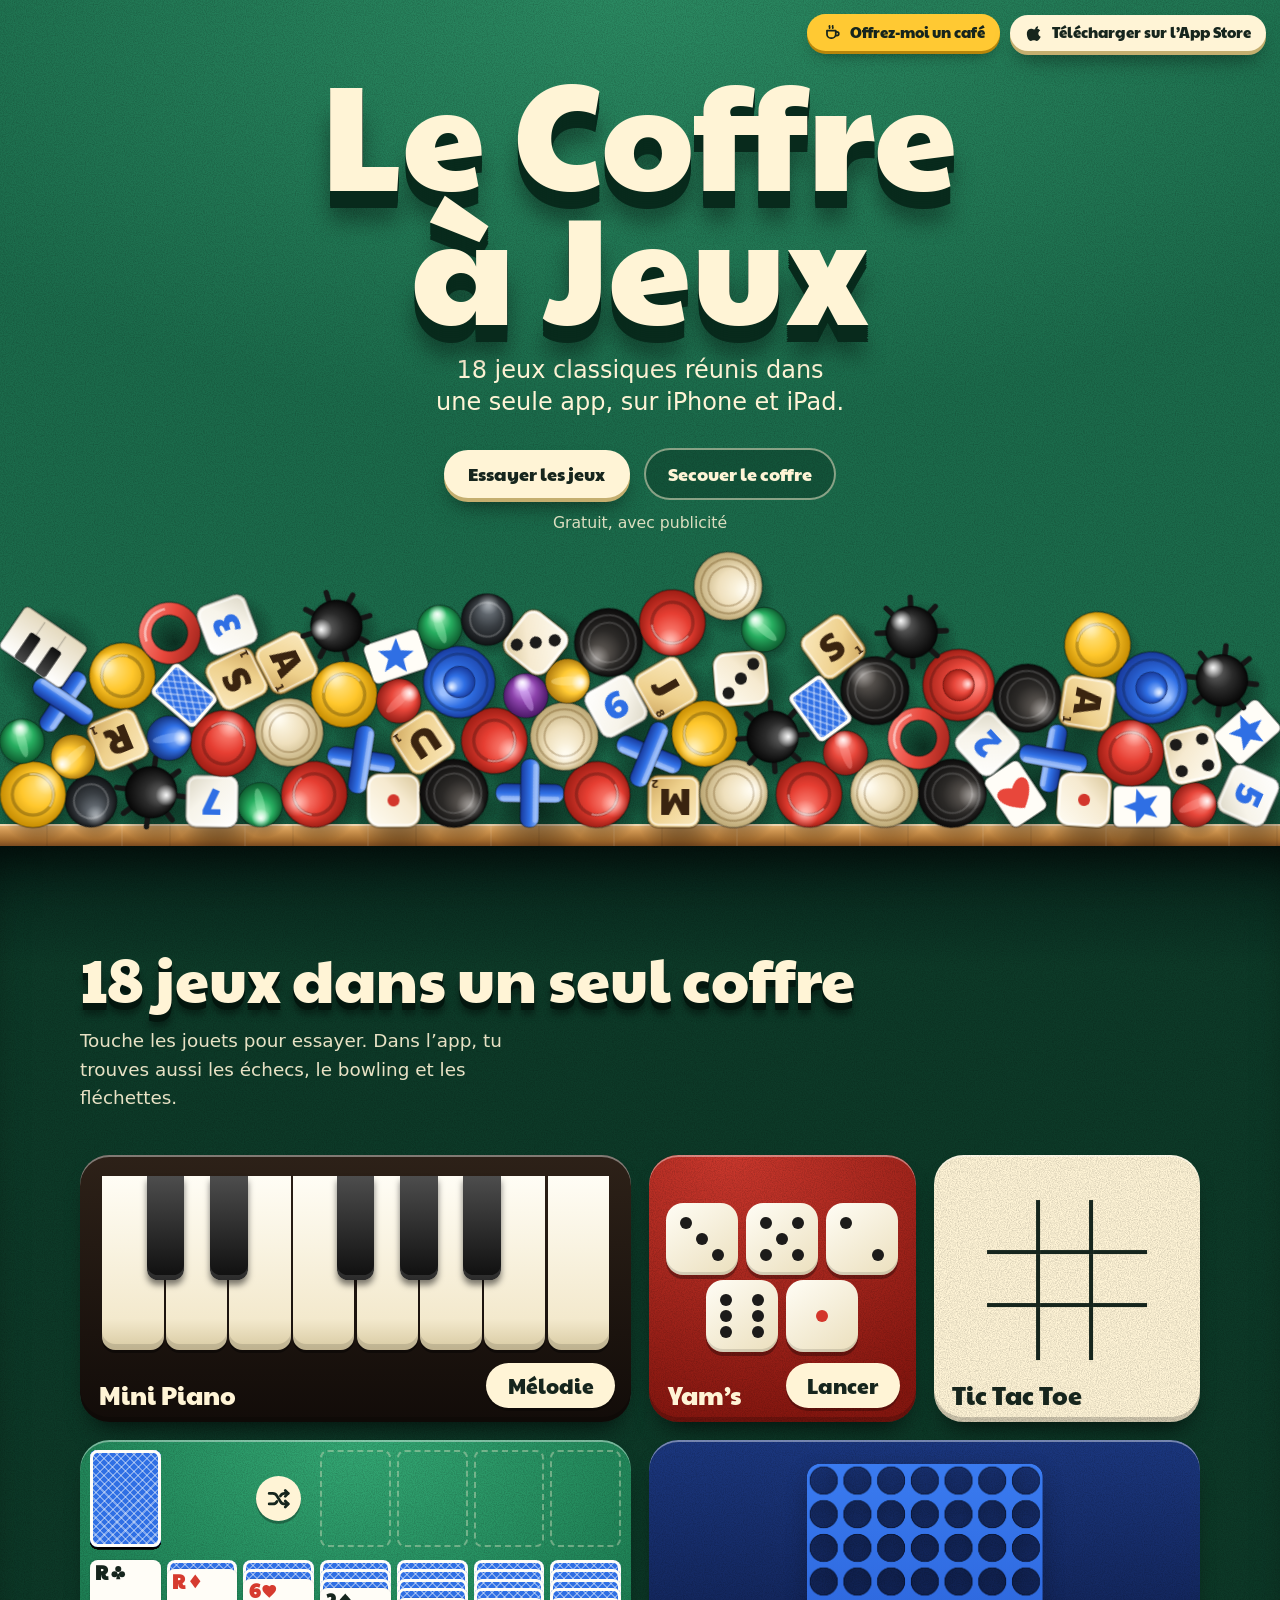
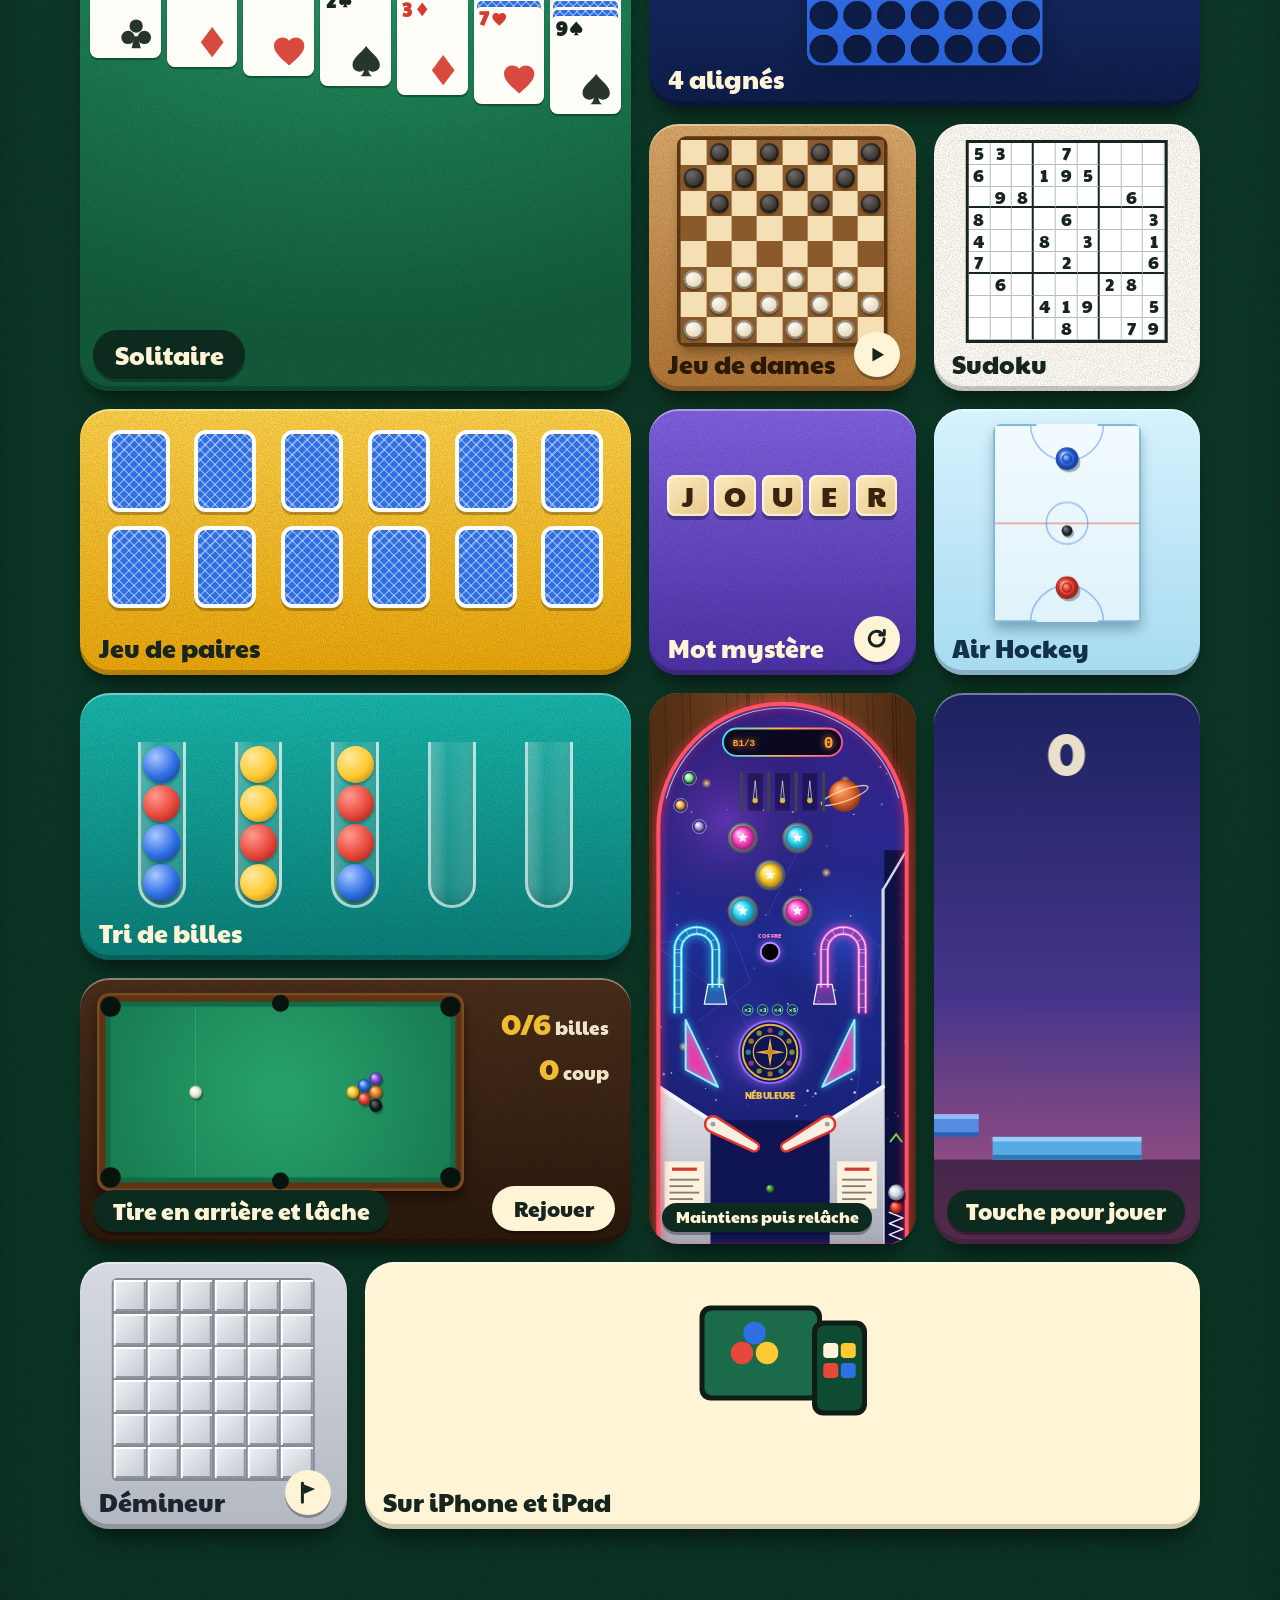
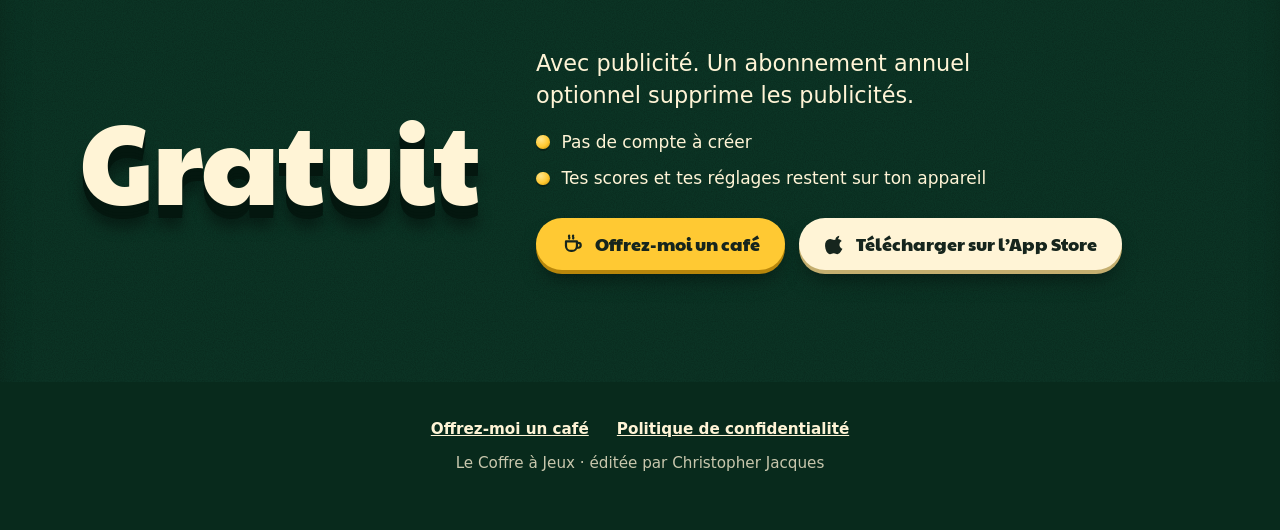
==== commit cb8f94a9: "18 jeux, dont les échecs, le bowling et les fléchettes Co-Authored-By: Claude Fable 5.2 <noreply@ant" ====
--- a/index.html
+++ b/index.html
@@ -4,11 +4,11 @@
     <meta charset="utf-8">
     <meta name="viewport" content="width=device-width, initial-scale=1, viewport-fit=cover">
     <title>Le Coffre à Jeux</title>
-    <meta name="description" content="Le Coffre à Jeux : 15 jeux classiques sur iPhone et iPad.">
+    <meta name="description" content="Le Coffre à Jeux : 18 jeux classiques sur iPhone et iPad, dont les échecs, le bowling et les fléchettes.">
     <meta name="theme-color" content="#1b6b4b">
     <meta property="og:type" content="website">
     <meta property="og:title" content="Le Coffre à Jeux">
-    <meta property="og:description" content="15 jeux classiques réunis dans une seule app, sur iPhone et iPad.">
+    <meta property="og:description" content="18 jeux classiques réunis dans une seule app, sur iPhone et iPad.">
     <meta property="og:image" content="https://christopherjacquescj.github.io/og.jpg">
     <meta property="og:image:width" content="1200">
     <meta property="og:image:height" content="630">
@@ -27,7 +27,7 @@
         <section class="hero" aria-labelledby="titre">
             <div class="hero-copy">
                 <h1 id="titre">Le Coffre<br>à Jeux</h1>
-                <p class="lede">15 jeux classiques réunis dans une seule app, sur iPhone et iPad.</p>
+                <p class="lede">18 jeux classiques réunis dans une seule app, sur iPhone et iPad.</p>
                 <p class="actions">
                     <a class="btn" href="#jeux">Essayer les jeux</a>
                     <button class="shake" type="button">Secouer le coffre</button>
@@ -43,8 +43,8 @@
 
         <div class="inside">
             <section class="chest" id="jeux" aria-labelledby="t-jeux">
-                <h2 id="t-jeux">15 jeux dans un seul coffre</h2>
-                <p class="sub">Touche les jouets pour essayer. Le vrai jeu est dans l’app.</p>
+                <h2 id="t-jeux">18 jeux dans un seul coffre</h2>
+                <p class="sub">Touche les jouets pour essayer. Dans l’app, tu trouves aussi les échecs, le bowling et les fléchettes.</p>
                 <div class="toys-wrap">
                     <div class="toys">
                         <article class="toy piano w2" aria-labelledby="n-piano"><h3 class="name" id="n-piano">Mini Piano</h3><div class="stage" data-toy="piano"></div></article>
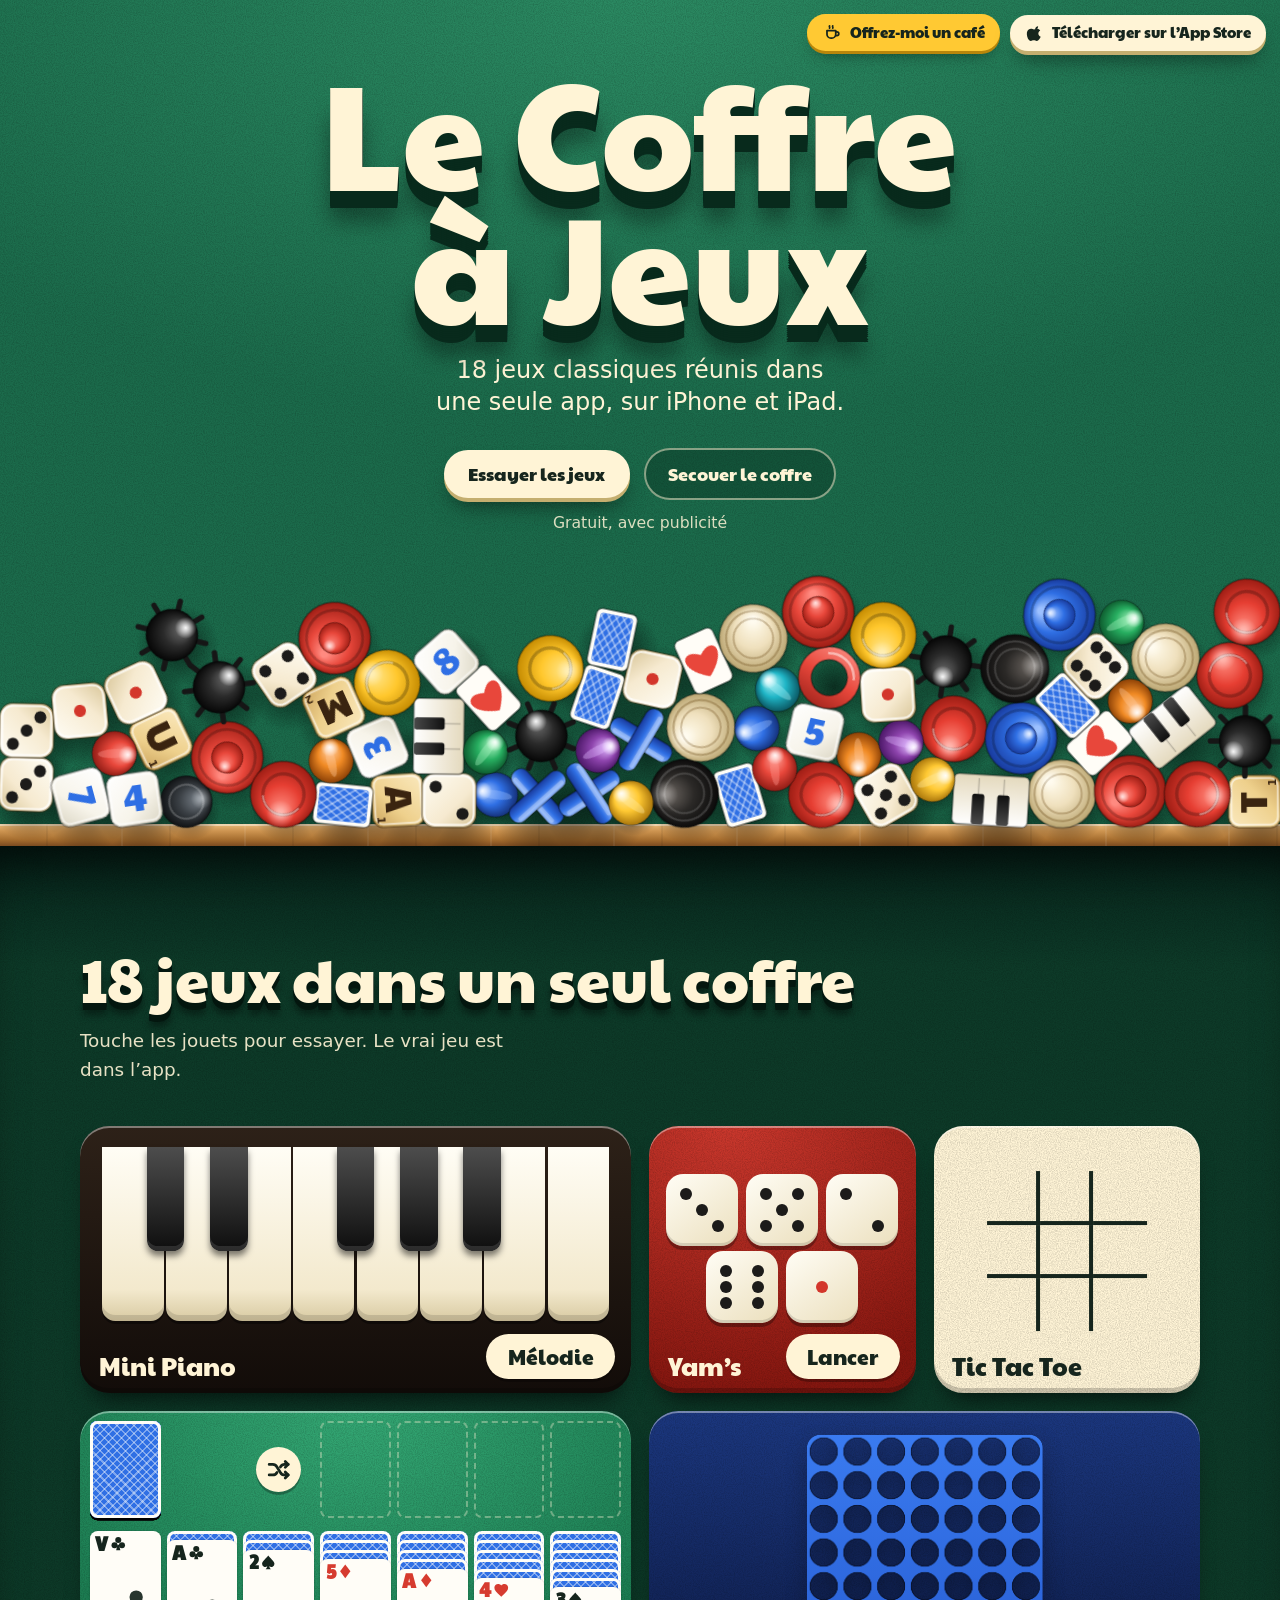
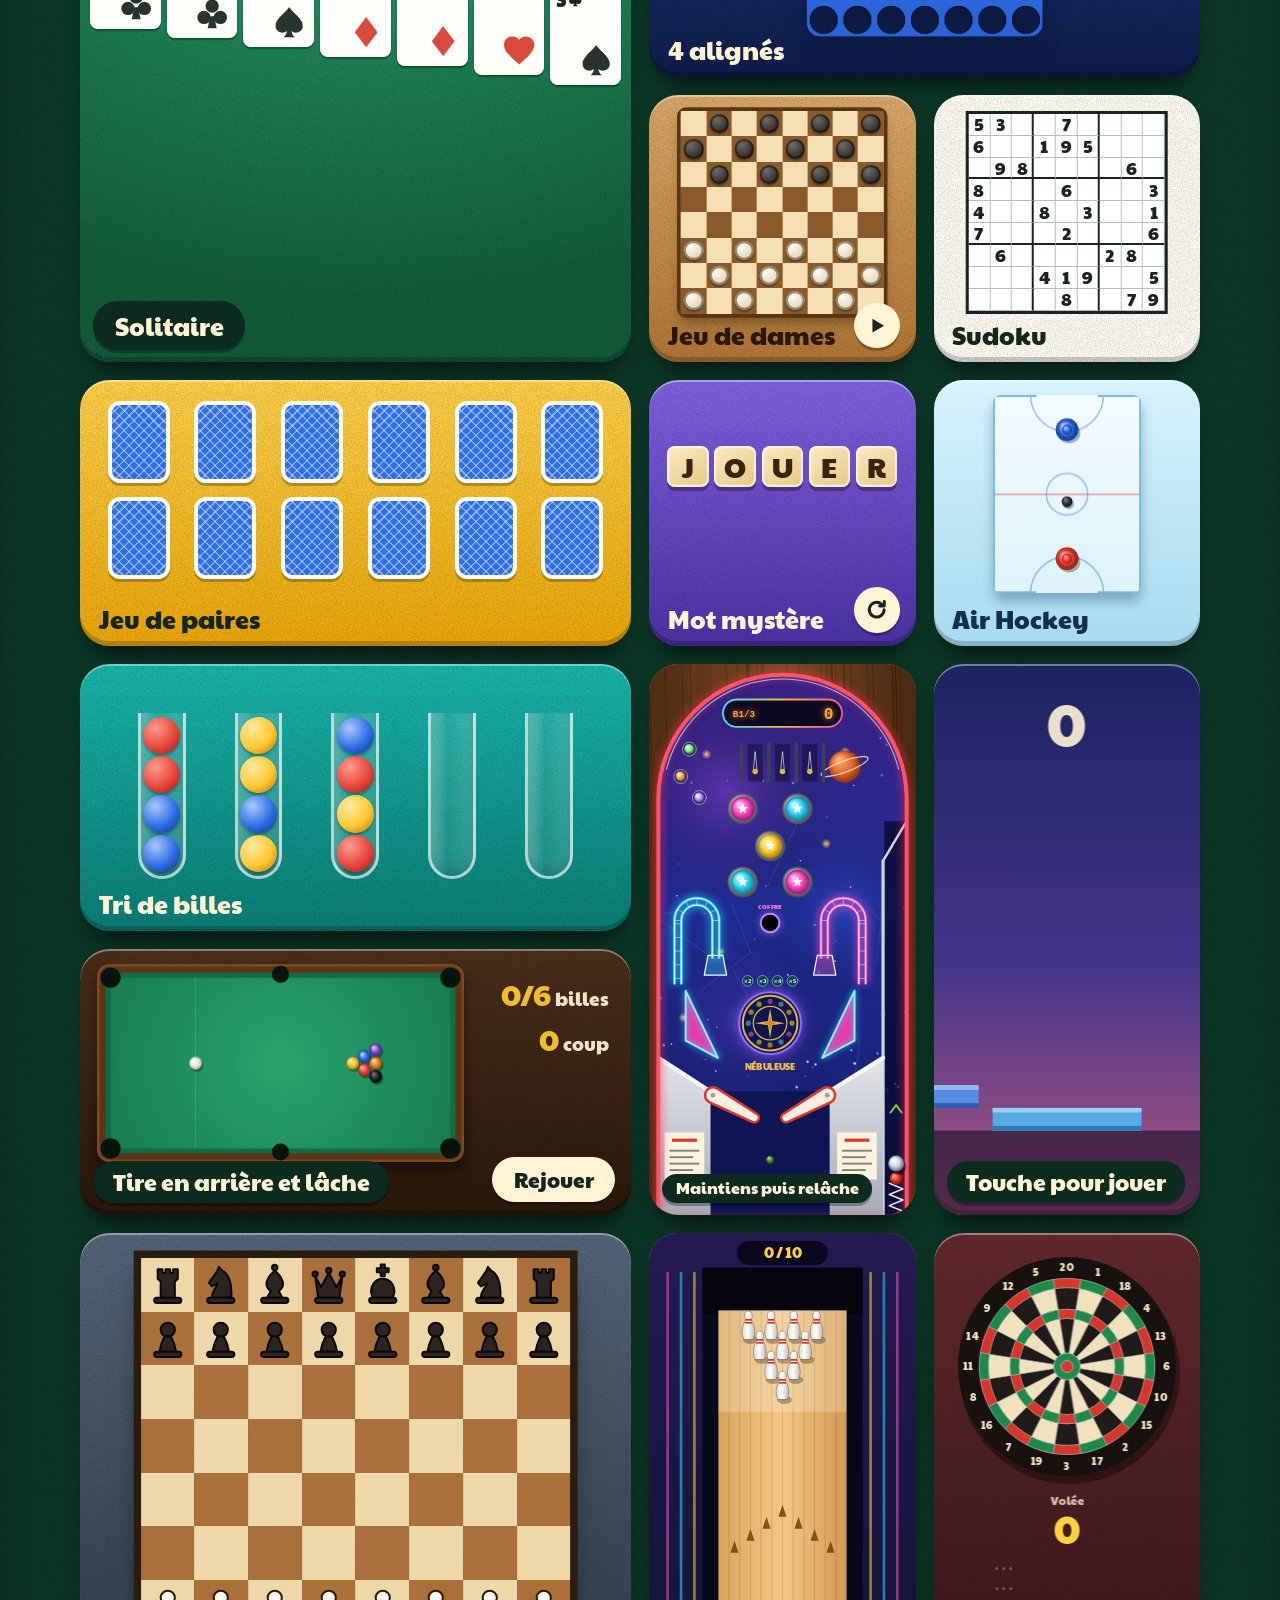
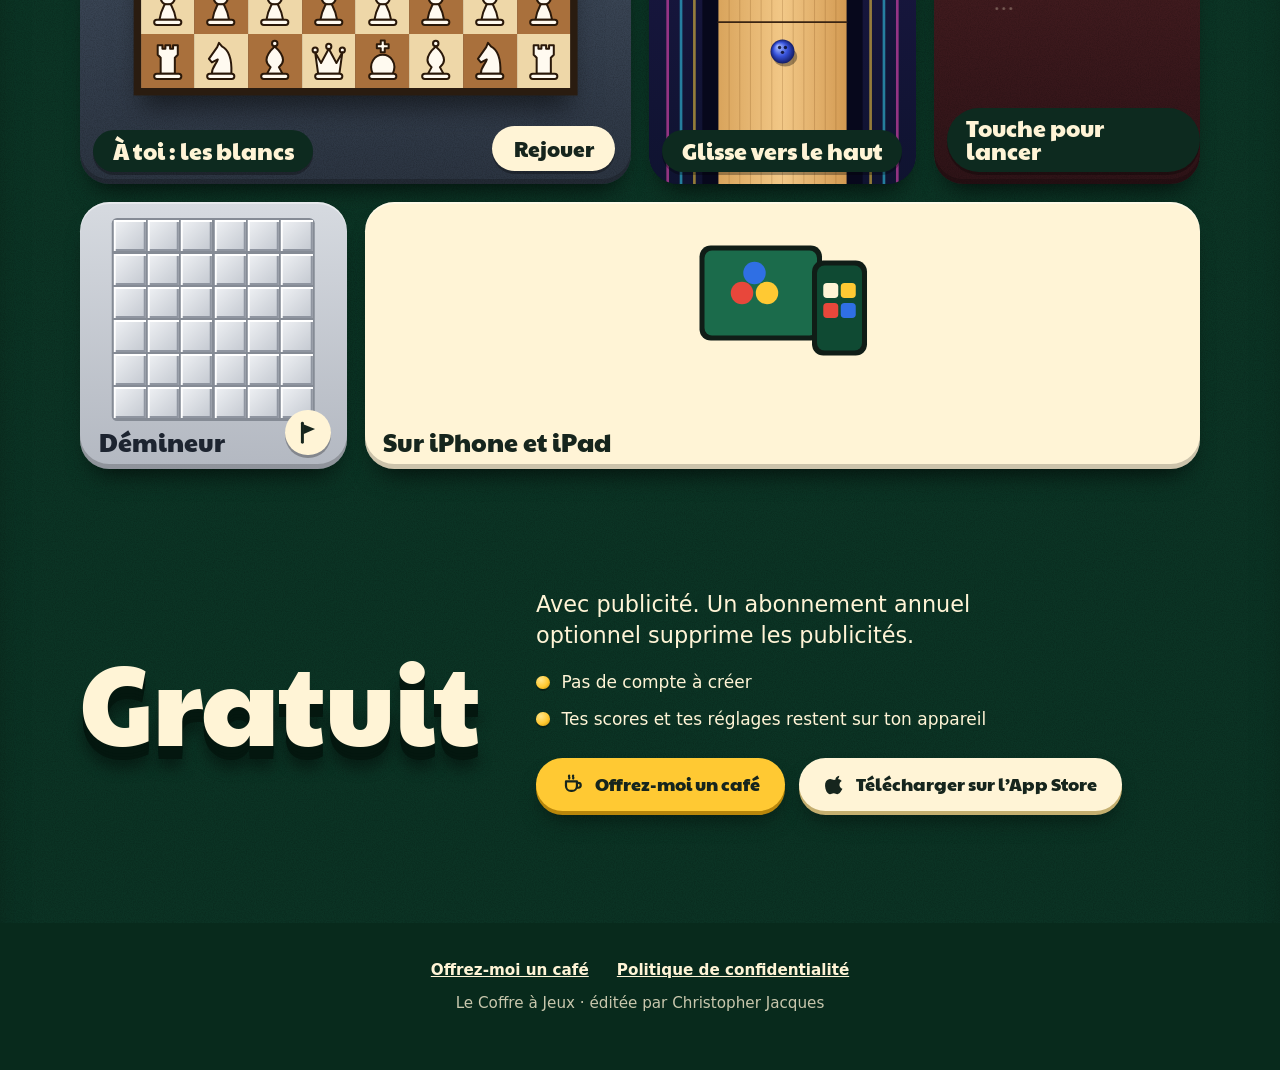
==== commit f2109051: "Ajoute les Échecs, le Bowling et les Fléchettes en version jouable Échecs contre un petit robot (roq" ====
--- a/index.html
+++ b/index.html
@@ -16,7 +16,7 @@
     <link rel="icon" href="favicon.svg" type="image/svg+xml">
     <link rel="apple-touch-icon" href="apple-touch-icon.png">
     <link rel="preload" href="fonts/paytone-one-latin-400-normal.woff2" as="font" type="font/woff2" crossorigin>
-    <link rel="stylesheet" href="style.css?v=8">
+    <link rel="stylesheet" href="style.css?v=9">
 </head>
 <body class="home">
     <header class="top">
@@ -44,7 +44,7 @@
         <div class="inside">
             <section class="chest" id="jeux" aria-labelledby="t-jeux">
                 <h2 id="t-jeux">18 jeux dans un seul coffre</h2>
-                <p class="sub">Touche les jouets pour essayer. Dans l’app, tu trouves aussi les échecs, le bowling et les fléchettes.</p>
+                <p class="sub">Touche les jouets pour essayer. Le vrai jeu est dans l’app.</p>
                 <div class="toys-wrap">
                     <div class="toys">
                         <article class="toy piano w2" aria-labelledby="n-piano"><h3 class="name" id="n-piano">Mini Piano</h3><div class="stage" data-toy="piano"></div></article>
@@ -64,6 +64,10 @@
                         <article class="toy flipper tall" aria-labelledby="n-flipper"><h3 class="name" id="n-flipper">Flipper</h3><div class="stage" data-toy="flipper"></div></article>
                         <article class="toy tour tall" aria-labelledby="n-tour"><h3 class="name" id="n-tour">Tour de blocs</h3><div class="stage" data-toy="tour"></div></article>
                         <article class="toy billard w2" aria-labelledby="n-billard"><h3 class="name" id="n-billard">Billard</h3><div class="stage" data-toy="billard"></div></article>
+
+                        <article class="toy echecs" aria-labelledby="n-echecs"><h3 class="name" id="n-echecs">Échecs</h3><div class="stage" data-toy="echecs"></div></article>
+                        <article class="toy bowling tall" aria-labelledby="n-bowling"><h3 class="name" id="n-bowling">Bowling</h3><div class="stage" data-toy="bowling"></div></article>
+                        <article class="toy flechettes tall" aria-labelledby="n-flechettes"><h3 class="name" id="n-flechettes">Fléchettes</h3><div class="stage" data-toy="flechettes"></div></article>
 
                         <article class="toy mines" aria-labelledby="n-mines"><h3 class="name" id="n-mines">Démineur</h3><div class="stage" data-toy="mines"></div></article>
                         <article class="toy get" aria-labelledby="n-get">
@@ -112,6 +116,6 @@
     <p id="live" class="sr" aria-live="polite"></p>
     <script src="vendor/matter.min.js" defer></script>
     <script src="js/scene.js?v=1" defer></script>
-    <script src="js/toys.js?v=5" defer></script>
+    <script src="js/toys.js?v=6" defer></script>
 </body>
 </html>
--- a/style.css
+++ b/style.css
@@ -382,7 +382,7 @@
 
 /* ---------- Flipper ---------- */
 .toy.flipper { --bg: #5a3418; --on: #fff4d6; background: linear-gradient(90deg, #4f2c13, #7c4a23 50%, #4a2811); }
-.flipper .name { padding: .45em .85em; border-radius: 999px; background: #0d0a26; color: #fff4d6; left: calc(var(--cell) * .05); bottom: calc(var(--cell) * .045); box-shadow: 0 3px 0 rgba(0, 0, 0, .3); }
+.flipper .name, .bowling .name { padding: .45em .85em; border-radius: 999px; background: #0d0a26; color: #fff4d6; left: calc(var(--cell) * .05); bottom: calc(var(--cell) * .045); box-shadow: 0 3px 0 rgba(0, 0, 0, .3); }
 .flipper .chip { font-size: calc(var(--u) * .06); white-space: nowrap; }
 .flipper canvas { position: absolute; inset: 0; width: 100%; height: 100%; }
 .flipper .flip { position: absolute; bottom: 0; width: 50%; height: 46%; margin: 0; padding: 0; border: 0; background: none; cursor: pointer; touch-action: none; -webkit-user-select: none; user-select: none; -webkit-touch-callout: none; }
@@ -391,15 +391,39 @@
 
 /* ---------- Tour de blocs ---------- */
 .toy.tour { --bg: #2a2f6e; --on: #fff4d6; background: linear-gradient(#1c2260, #45358a 55%, #b0577e); }
-.tour .tap { position: absolute; inset: 0; width: 100%; height: 100%; margin: 0; padding: 0; border: 0; background: none; cursor: pointer; touch-action: manipulation; }
-.tour .tap:focus-visible { outline-offset: -6px; border-radius: calc(var(--u) * .1); }
-.tour canvas { width: 100%; height: 100%; }
+.tour .tap, .flechettes .tap { position: absolute; inset: 0; width: 100%; height: 100%; margin: 0; padding: 0; border: 0; background: none; cursor: pointer; touch-action: manipulation; }
+.tour .tap:focus-visible, .flechettes .tap:focus-visible { outline-offset: -6px; border-radius: calc(var(--u) * .1); }
+.tour canvas, .flechettes canvas { width: 100%; height: 100%; }
 
 /* ---------- Billard ---------- */
 .toy.billard { --bg: #3b2414; --on: #fff4d6; background: var(--grain), linear-gradient(#4a2e1a, #2a180c); }
 .billard canvas { position: absolute; left: 3%; top: 6%; height: 74%; aspect-ratio: 432 / 232; cursor: crosshair; touch-action: none; border-radius: calc(var(--u) * .045); box-shadow: 0 8px 12px rgba(0, 0, 0, .45); }
 .billard .pool-info { position: absolute; right: 4%; top: 9%; margin: 0; text-align: right; font: 400 calc(var(--u) * .07)/1.5 var(--display); color: var(--on); opacity: .92; }
 .billard .pool-info b { font-weight: 400; font-size: 1.6em; color: var(--yellow); }
+
+/* ---------- Échecs ---------- */
+.toy.echecs { --bg: #3f4a5a; --on: #fff4d6; grid-column: span 2; grid-row: span 2; background: var(--grain), linear-gradient(#55657a, #2b3441); }
+.echecs .board { position: absolute; left: 50%; top: 4.5%; width: 78%; aspect-ratio: 1; transform: translateX(-50%); display: grid; grid-template-columns: repeat(8, 1fr); grid-template-rows: repeat(8, 1fr); box-shadow: 0 0 0 calc(var(--u) * .028) #2a1c10, 0 calc(var(--u) * .07) calc(var(--u) * .09) rgba(0, 0, 0, .5); }
+.echecs .sq { position: relative; margin: 0; padding: 0; border: 0; border-radius: 0; background: #eed7a8; cursor: pointer; display: grid; place-items: center; min-width: 0; min-height: 0; touch-action: manipulation; }
+.echecs .sq.d { background: #a9703c; }
+.echecs .sq svg { width: 88%; height: 88%; pointer-events: none; stroke-width: 1.7; stroke-linejoin: round; }
+.echecs .sq svg.w { fill: #fffaf0; stroke: #2a1809; }
+.echecs .sq svg.b { fill: #2b2420; stroke: #0b0807; }
+.echecs .sq.last { box-shadow: inset 0 0 0 99px rgba(255, 214, 79, .38); }
+.echecs .sq.chk { box-shadow: inset 0 0 0 99px rgba(232, 71, 59, .62); }
+.echecs .sq.sel { box-shadow: inset 0 0 0 99px rgba(94, 201, 120, .62); }
+.echecs .sq.to::after { content: ""; position: absolute; width: 32%; height: 32%; border-radius: 50%; background: rgba(20, 70, 35, .6); }
+.echecs .sq.to.cap::after { width: 90%; height: 90%; box-sizing: border-box; background: none; border: calc(var(--u) * .014) solid rgba(200, 40, 30, .85); }
+.echecs .sq:focus-visible { outline-offset: -3px; z-index: 1; }
+
+/* ---------- Bowling ---------- */
+.toy.bowling { --bg: #141a3a; --on: #fff4d6; background: linear-gradient(#231a52, #0f1330); }
+.bowling canvas { position: absolute; inset: 0; width: 100%; height: 100%; }
+.bowling .zone { position: absolute; left: 0; bottom: 0; width: 100%; height: 48%; margin: 0; padding: 0; border: 0; background: none; cursor: grab; touch-action: none; -webkit-user-select: none; user-select: none; -webkit-touch-callout: none; }
+.bowling .zone:focus-visible { outline-offset: -6px; border-radius: calc(var(--u) * .08); }
+
+/* ---------- Fléchettes ---------- */
+.toy.flechettes { --bg: #4a1f22; --on: #fff4d6; background: var(--grain), linear-gradient(#63292c, #2e1317); }
 
 /* ---------- la vignette « Sur iPhone et iPad » ---------- */
 .toy.get .stage { display: grid; place-items: center; padding-bottom: 10%; }
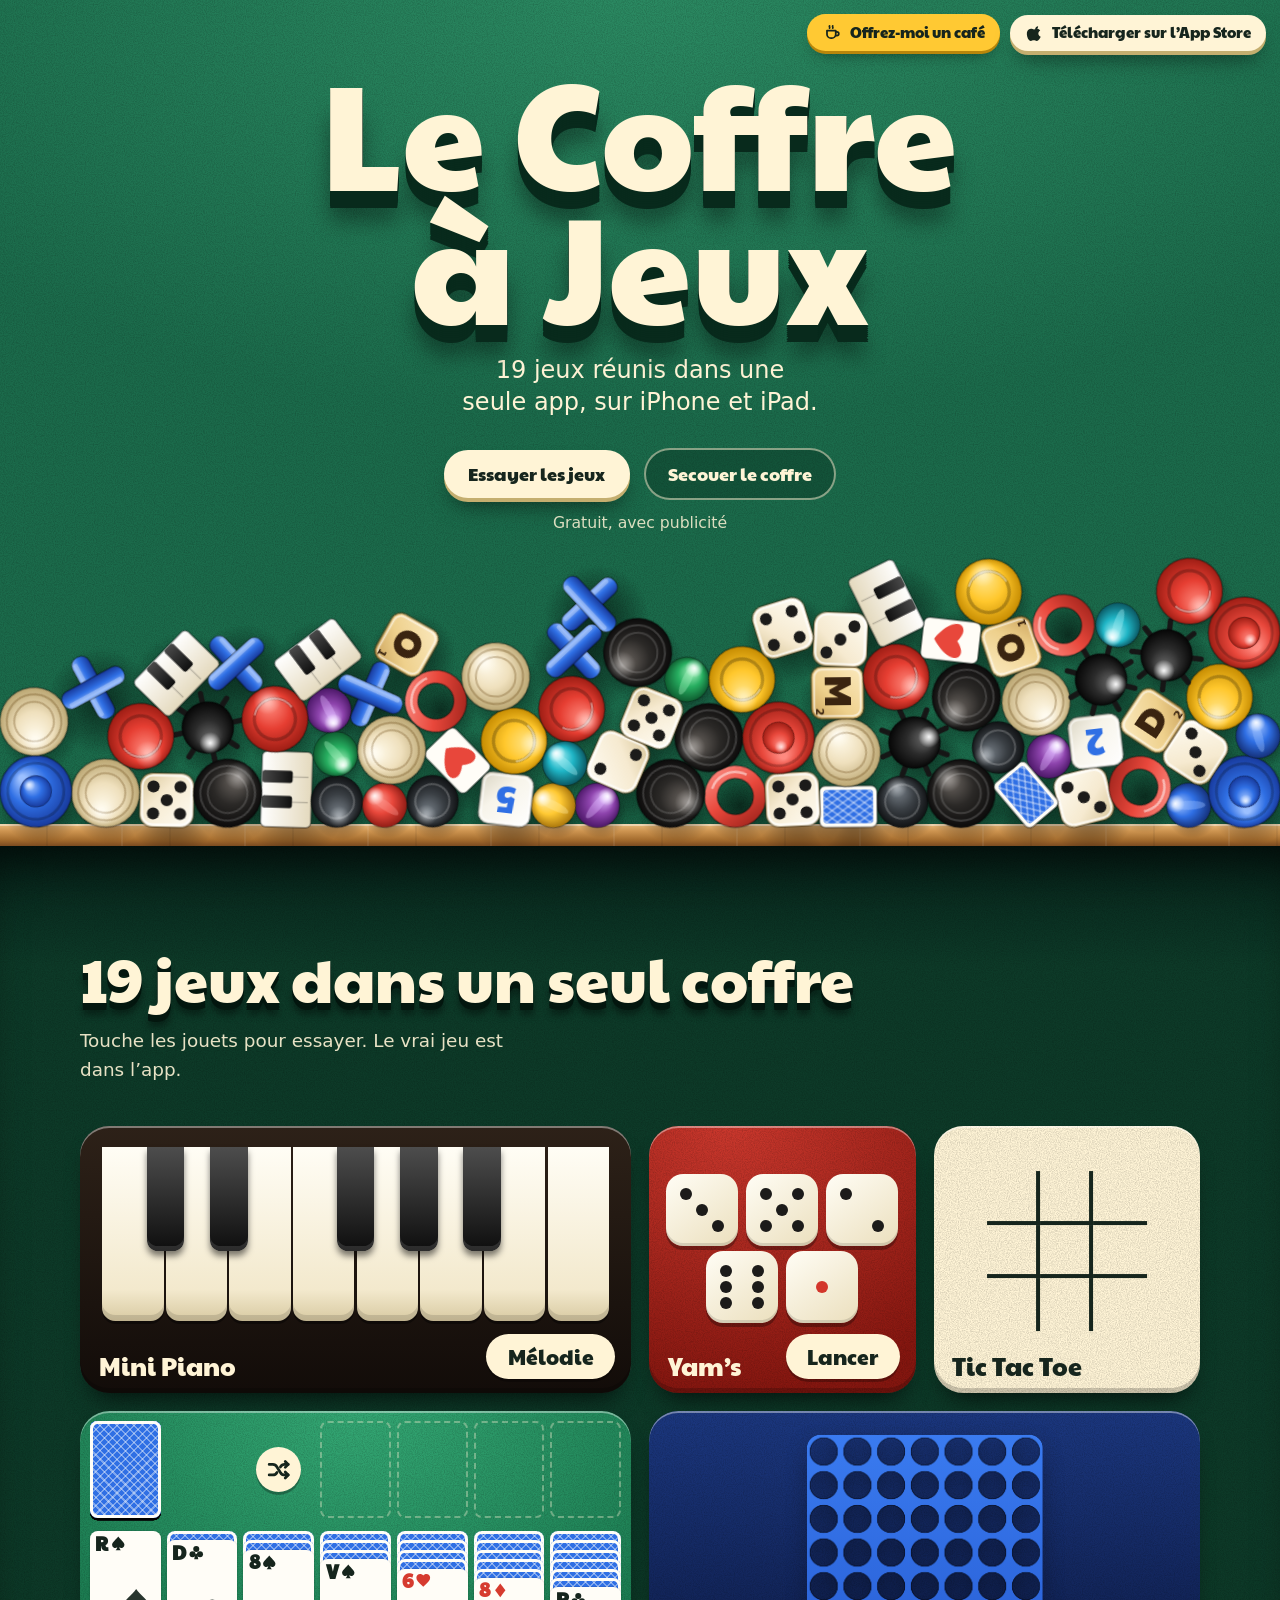
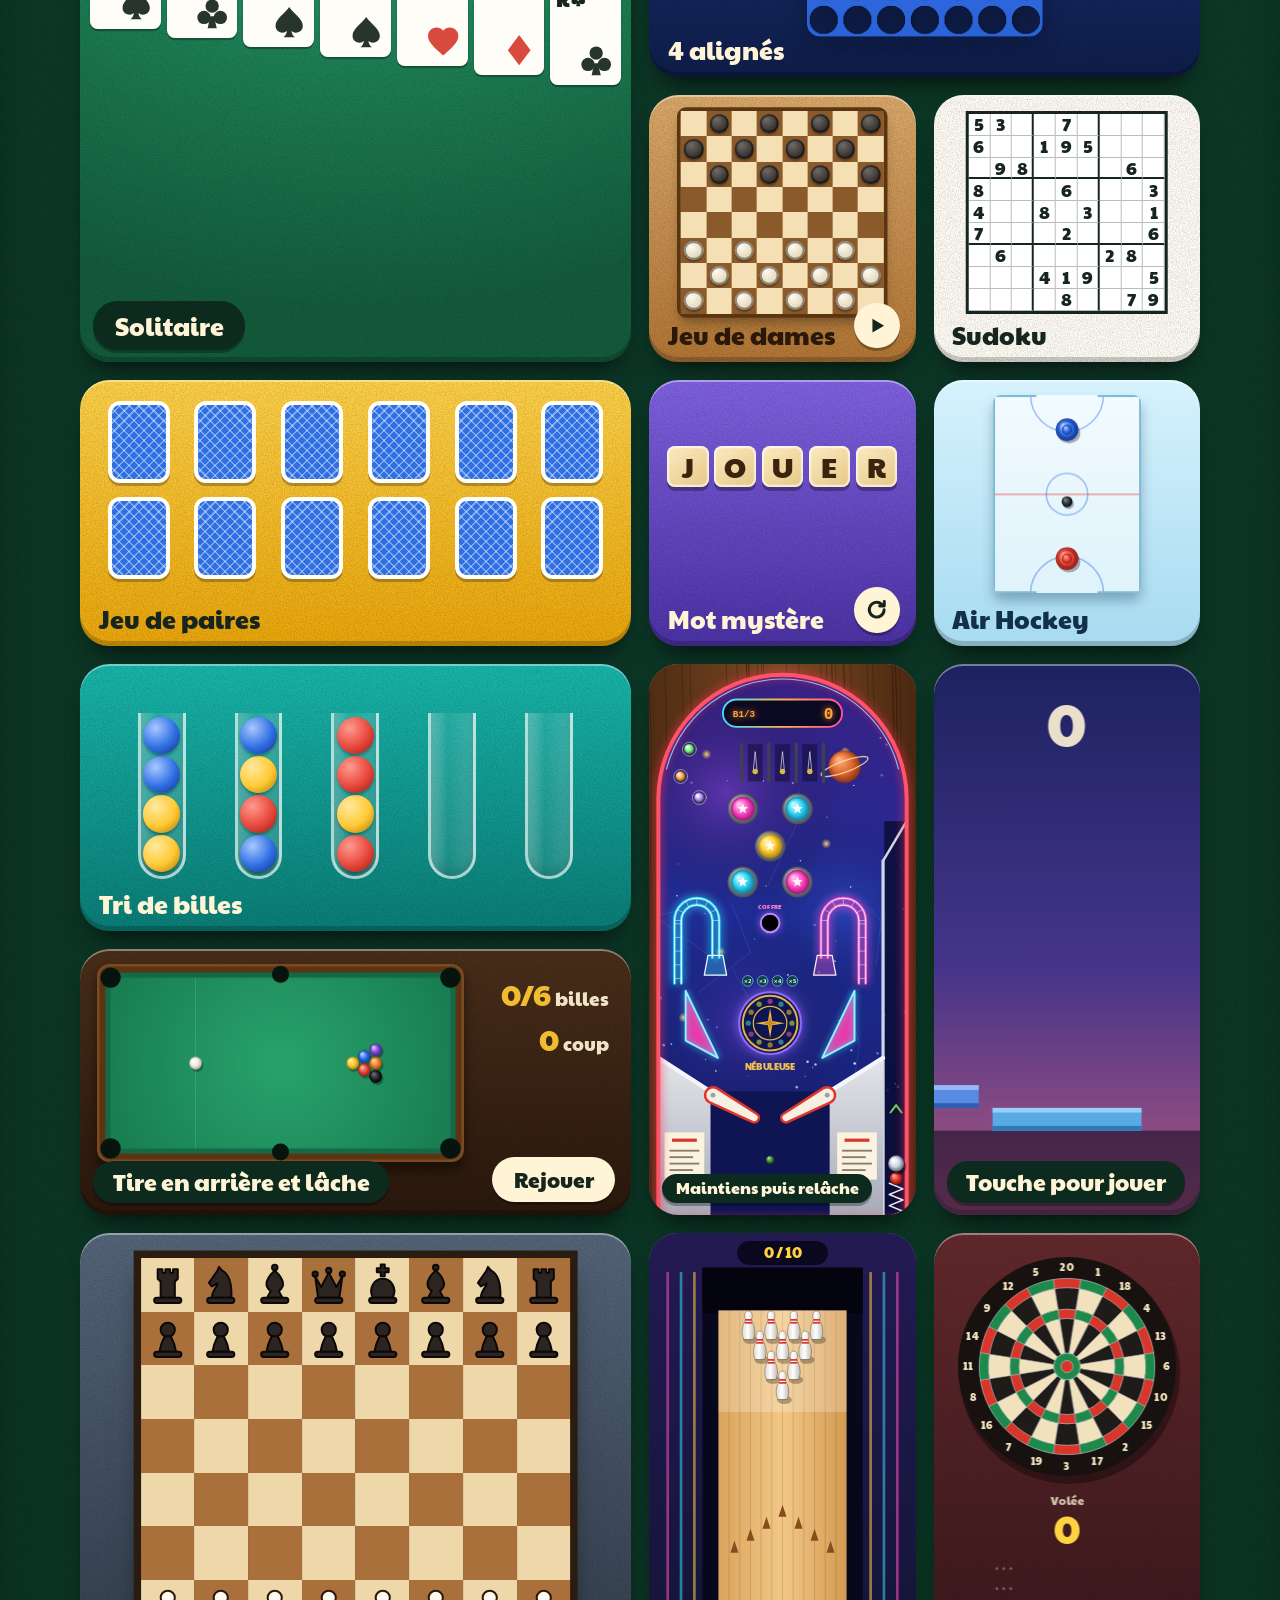
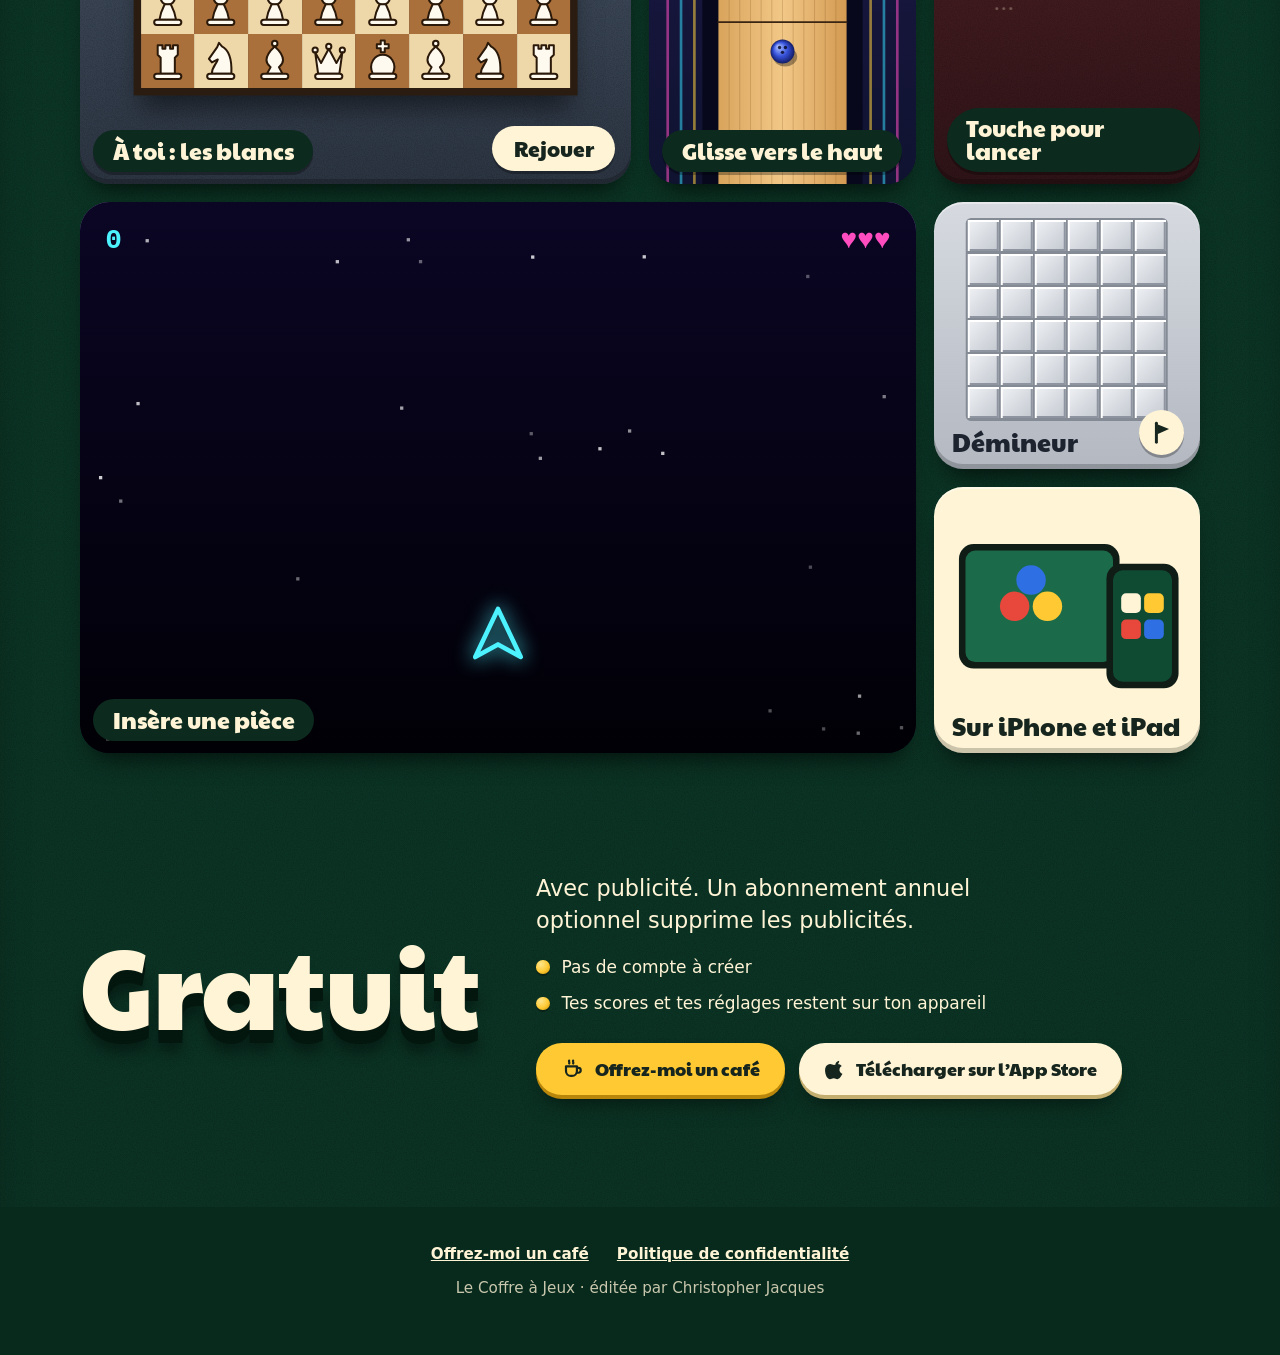
==== commit 51c3e5c4: "Ajoute la Borne d'arcade (Astro Néon) jouable et passe à 19 jeux Co-Authored-By: Claude Fable 5.2 <n" ====
--- a/index.html
+++ b/index.html
@@ -4,11 +4,11 @@
     <meta charset="utf-8">
     <meta name="viewport" content="width=device-width, initial-scale=1, viewport-fit=cover">
     <title>Le Coffre à Jeux</title>
-    <meta name="description" content="Le Coffre à Jeux : 18 jeux classiques sur iPhone et iPad, dont les échecs, le bowling et les fléchettes.">
+    <meta name="description" content="Le Coffre à Jeux : 19 jeux sur iPhone et iPad, dont les échecs, le bowling, les fléchettes et une borne d’arcade.">
     <meta name="theme-color" content="#1b6b4b">
     <meta property="og:type" content="website">
     <meta property="og:title" content="Le Coffre à Jeux">
-    <meta property="og:description" content="18 jeux classiques réunis dans une seule app, sur iPhone et iPad.">
+    <meta property="og:description" content="19 jeux réunis dans une seule app, sur iPhone et iPad.">
     <meta property="og:image" content="https://christopherjacquescj.github.io/og.jpg">
     <meta property="og:image:width" content="1200">
     <meta property="og:image:height" content="630">
@@ -16,7 +16,7 @@
     <link rel="icon" href="favicon.svg" type="image/svg+xml">
     <link rel="apple-touch-icon" href="apple-touch-icon.png">
     <link rel="preload" href="fonts/paytone-one-latin-400-normal.woff2" as="font" type="font/woff2" crossorigin>
-    <link rel="stylesheet" href="style.css?v=9">
+    <link rel="stylesheet" href="style.css?v=10">
 </head>
 <body class="home">
     <header class="top">
@@ -27,7 +27,7 @@
         <section class="hero" aria-labelledby="titre">
             <div class="hero-copy">
                 <h1 id="titre">Le Coffre<br>à Jeux</h1>
-                <p class="lede">18 jeux classiques réunis dans une seule app, sur iPhone et iPad.</p>
+                <p class="lede">19 jeux réunis dans une seule app, sur iPhone et iPad.</p>
                 <p class="actions">
                     <a class="btn" href="#jeux">Essayer les jeux</a>
                     <button class="shake" type="button">Secouer le coffre</button>
@@ -43,7 +43,7 @@
 
         <div class="inside">
             <section class="chest" id="jeux" aria-labelledby="t-jeux">
-                <h2 id="t-jeux">18 jeux dans un seul coffre</h2>
+                <h2 id="t-jeux">19 jeux dans un seul coffre</h2>
                 <p class="sub">Touche les jouets pour essayer. Le vrai jeu est dans l’app.</p>
                 <div class="toys-wrap">
                     <div class="toys">
@@ -69,6 +69,7 @@
                         <article class="toy bowling tall" aria-labelledby="n-bowling"><h3 class="name" id="n-bowling">Bowling</h3><div class="stage" data-toy="bowling"></div></article>
                         <article class="toy flechettes tall" aria-labelledby="n-flechettes"><h3 class="name" id="n-flechettes">Fléchettes</h3><div class="stage" data-toy="flechettes"></div></article>
 
+                        <article class="toy arcade tall" aria-labelledby="n-arcade"><h3 class="name" id="n-arcade">Borne d’arcade</h3><div class="stage" data-toy="arcade"></div></article>
                         <article class="toy mines" aria-labelledby="n-mines"><h3 class="name" id="n-mines">Démineur</h3><div class="stage" data-toy="mines"></div></article>
                         <article class="toy get" aria-labelledby="n-get">
                             <div class="stage">
@@ -116,6 +117,6 @@
     <p id="live" class="sr" aria-live="polite"></p>
     <script src="vendor/matter.min.js" defer></script>
     <script src="js/scene.js?v=1" defer></script>
-    <script src="js/toys.js?v=6" defer></script>
+    <script src="js/toys.js?v=7" defer></script>
 </body>
 </html>
--- a/style.css
+++ b/style.css
@@ -382,7 +382,7 @@
 
 /* ---------- Flipper ---------- */
 .toy.flipper { --bg: #5a3418; --on: #fff4d6; background: linear-gradient(90deg, #4f2c13, #7c4a23 50%, #4a2811); }
-.flipper .name, .bowling .name { padding: .45em .85em; border-radius: 999px; background: #0d0a26; color: #fff4d6; left: calc(var(--cell) * .05); bottom: calc(var(--cell) * .045); box-shadow: 0 3px 0 rgba(0, 0, 0, .3); }
+.flipper .name, .bowling .name, .arcade .name { padding: .45em .85em; border-radius: 999px; background: #0d0a26; color: #fff4d6; left: calc(var(--cell) * .05); bottom: calc(var(--cell) * .045); box-shadow: 0 3px 0 rgba(0, 0, 0, .3); }
 .flipper .chip { font-size: calc(var(--u) * .06); white-space: nowrap; }
 .flipper canvas { position: absolute; inset: 0; width: 100%; height: 100%; }
 .flipper .flip { position: absolute; bottom: 0; width: 50%; height: 46%; margin: 0; padding: 0; border: 0; background: none; cursor: pointer; touch-action: none; -webkit-user-select: none; user-select: none; -webkit-touch-callout: none; }
@@ -391,9 +391,9 @@
 
 /* ---------- Tour de blocs ---------- */
 .toy.tour { --bg: #2a2f6e; --on: #fff4d6; background: linear-gradient(#1c2260, #45358a 55%, #b0577e); }
-.tour .tap, .flechettes .tap { position: absolute; inset: 0; width: 100%; height: 100%; margin: 0; padding: 0; border: 0; background: none; cursor: pointer; touch-action: manipulation; }
-.tour .tap:focus-visible, .flechettes .tap:focus-visible { outline-offset: -6px; border-radius: calc(var(--u) * .1); }
-.tour canvas, .flechettes canvas { width: 100%; height: 100%; }
+.tour .tap, .flechettes .tap, .arcade .tap { position: absolute; inset: 0; width: 100%; height: 100%; margin: 0; padding: 0; border: 0; background: none; cursor: pointer; touch-action: manipulation; }
+.tour .tap:focus-visible, .flechettes .tap:focus-visible, .arcade .tap:focus-visible { outline-offset: -6px; border-radius: calc(var(--u) * .1); }
+.tour canvas, .flechettes canvas, .arcade canvas { width: 100%; height: 100%; }
 
 /* ---------- Billard ---------- */
 .toy.billard { --bg: #3b2414; --on: #fff4d6; background: var(--grain), linear-gradient(#4a2e1a, #2a180c); }
@@ -423,12 +423,14 @@
 .bowling .zone:focus-visible { outline-offset: -6px; border-radius: calc(var(--u) * .08); }
 
 /* ---------- Fléchettes ---------- */
+.toy.arcade { --bg: #150a36; --on: #eafcff; background: linear-gradient(#290d5c, #050314); }
+.arcade .tap { touch-action: pan-y; }
 .toy.flechettes { --bg: #4a1f22; --on: #fff4d6; background: var(--grain), linear-gradient(#63292c, #2e1317); }
 
 /* ---------- la vignette « Sur iPhone et iPad » ---------- */
 .toy.get .stage { display: grid; place-items: center; padding-bottom: 10%; }
 .toy.get svg { height: 82%; width: auto; aspect-ratio: 4 / 3; max-width: 100%; }
-@media (min-width: 760px) { .toy.get { grid-column: span 3; } }
+@media (min-width: 760px) { .toy.arcade { grid-column: span 3; } }
 
 /* ---------- gratuit ---------- */
 .free { max-width: 1120px; margin: clamp(64px, 10vw, 120px) auto 0; display: grid; gap: 22px 56px; align-items: center; grid-template-columns: minmax(0, 1fr); }
